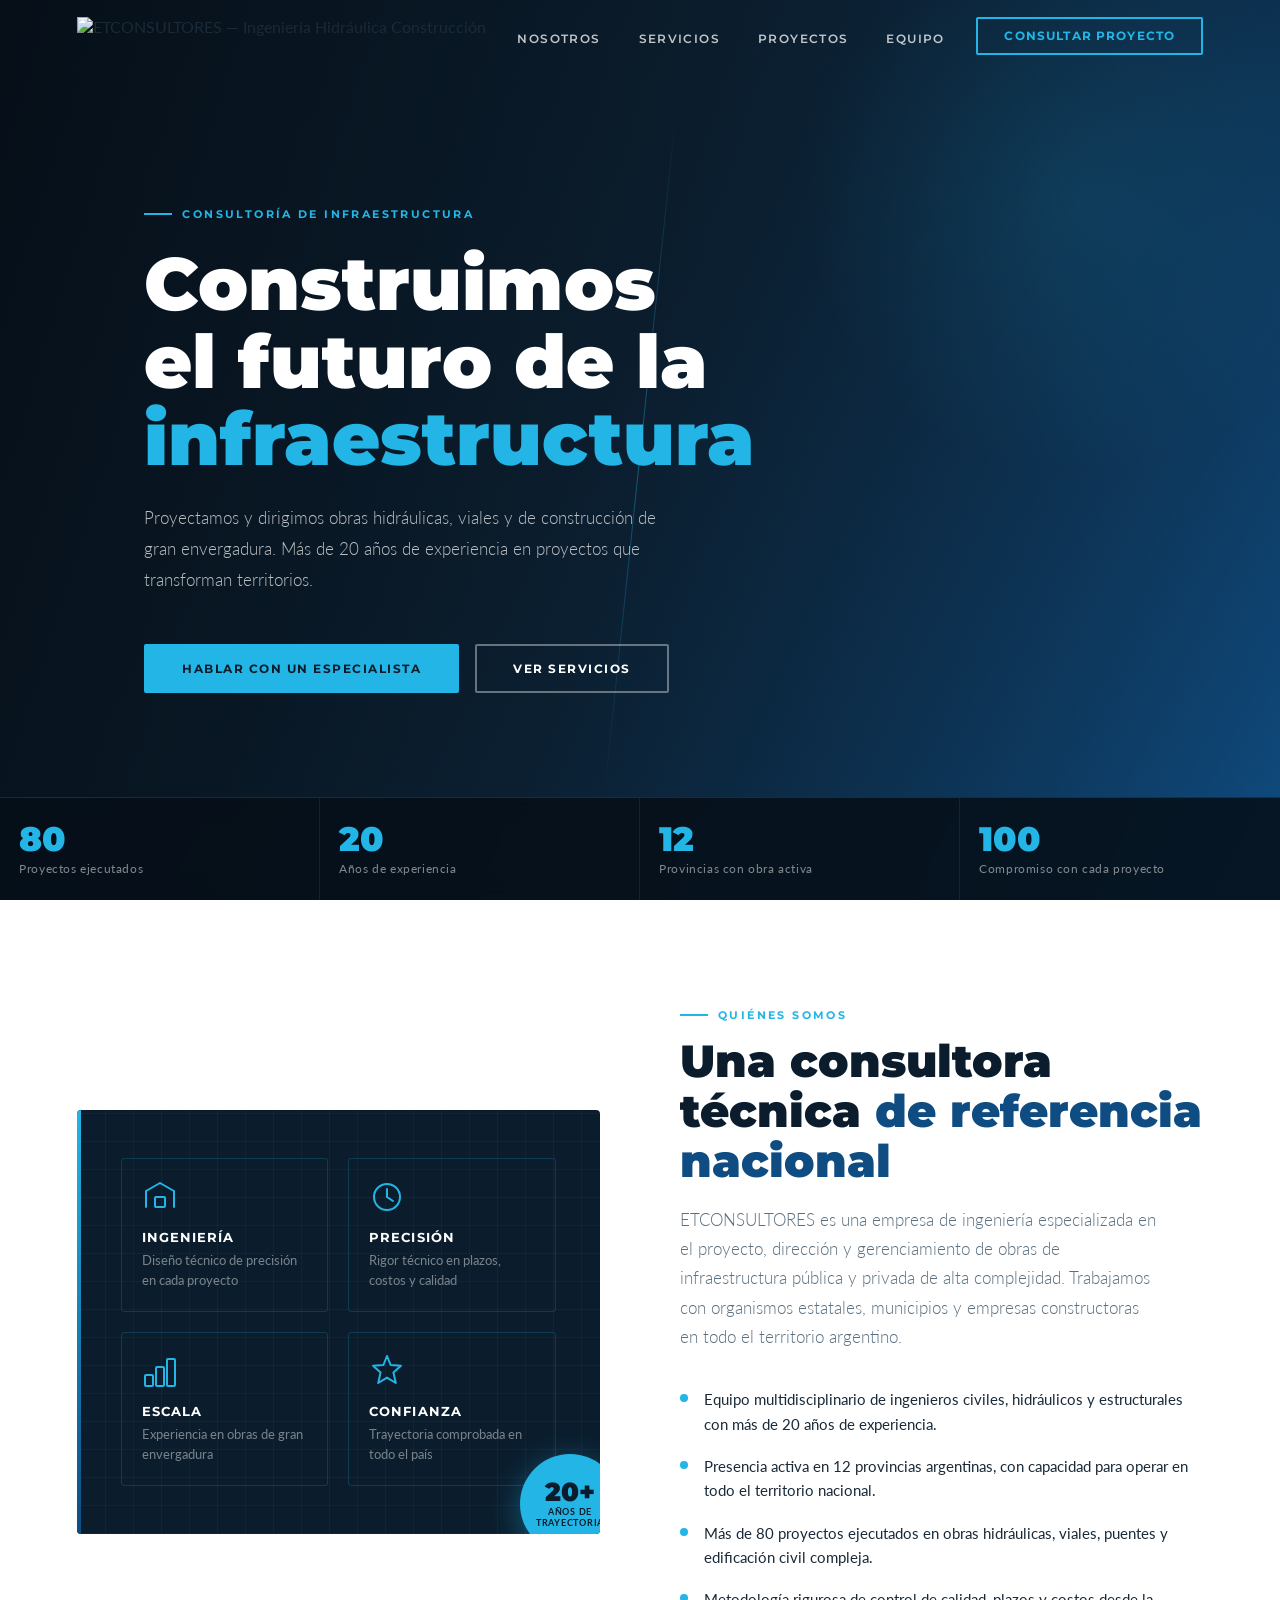
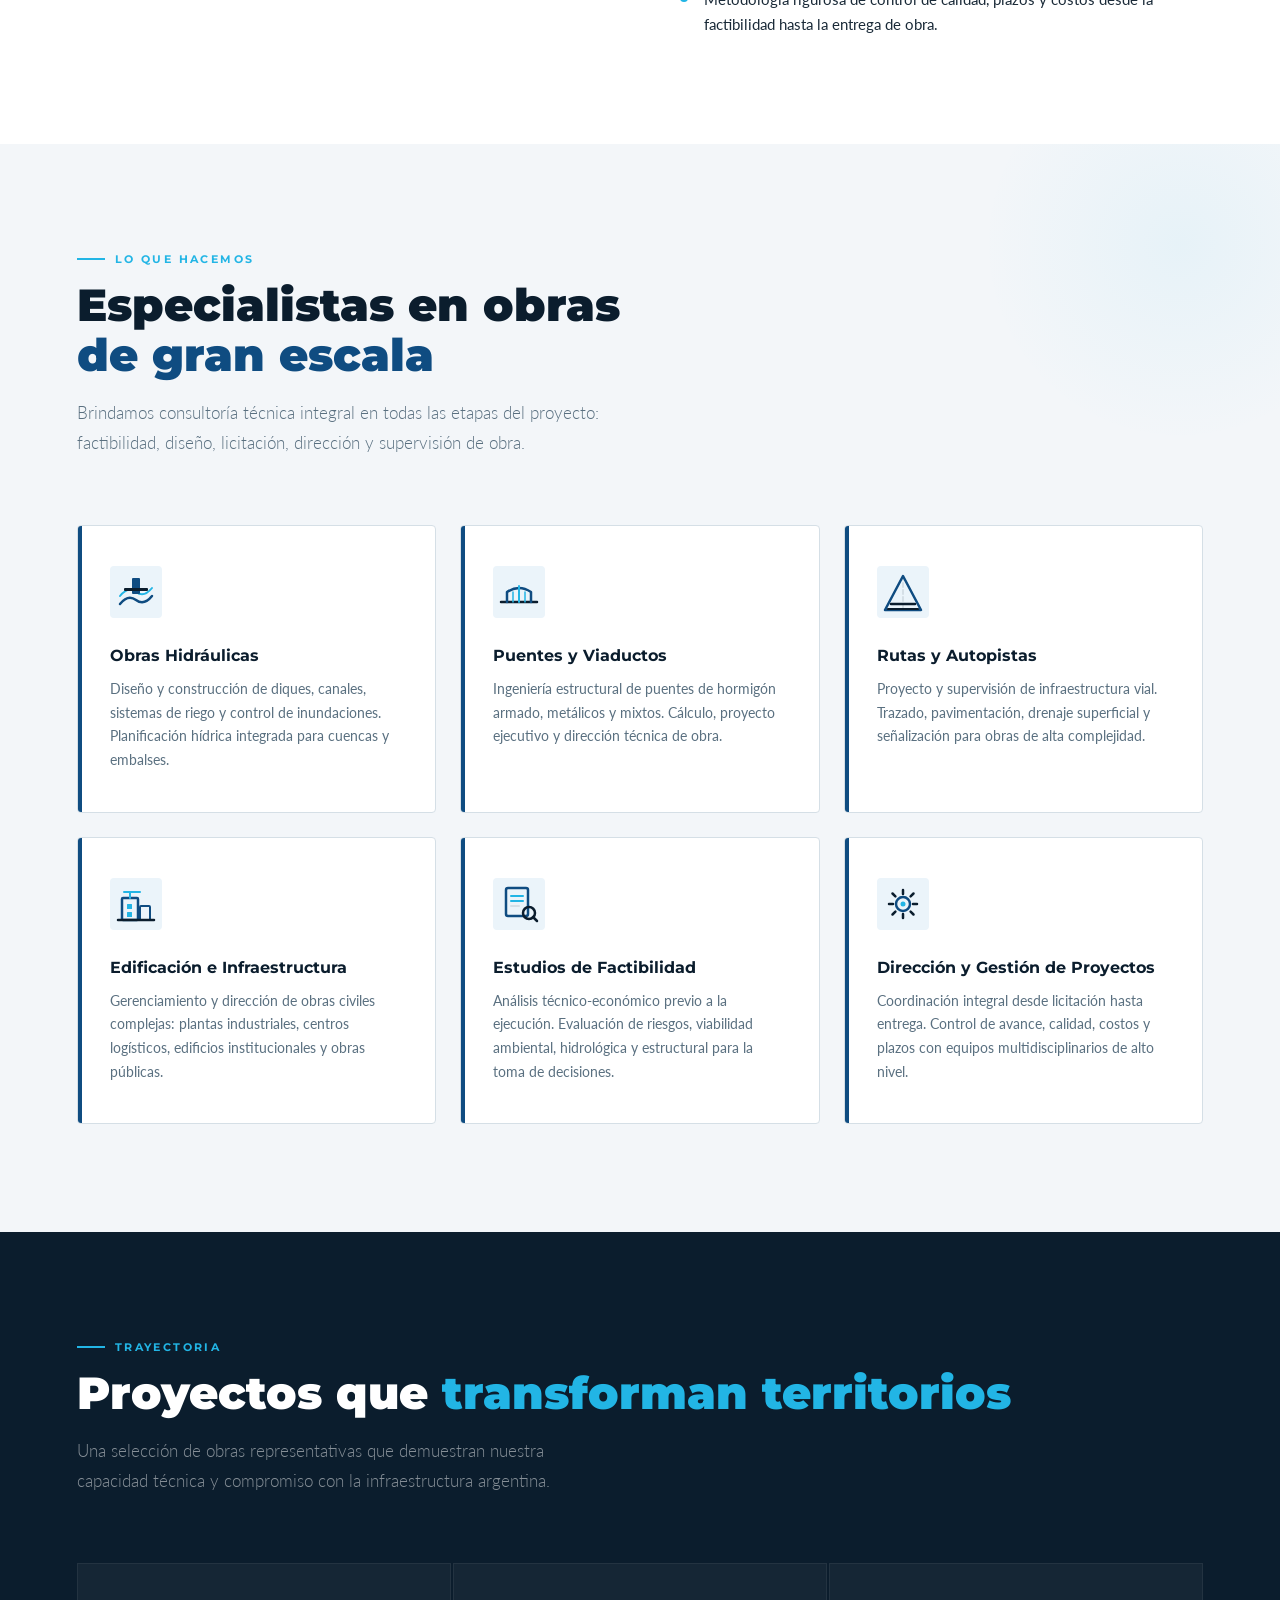
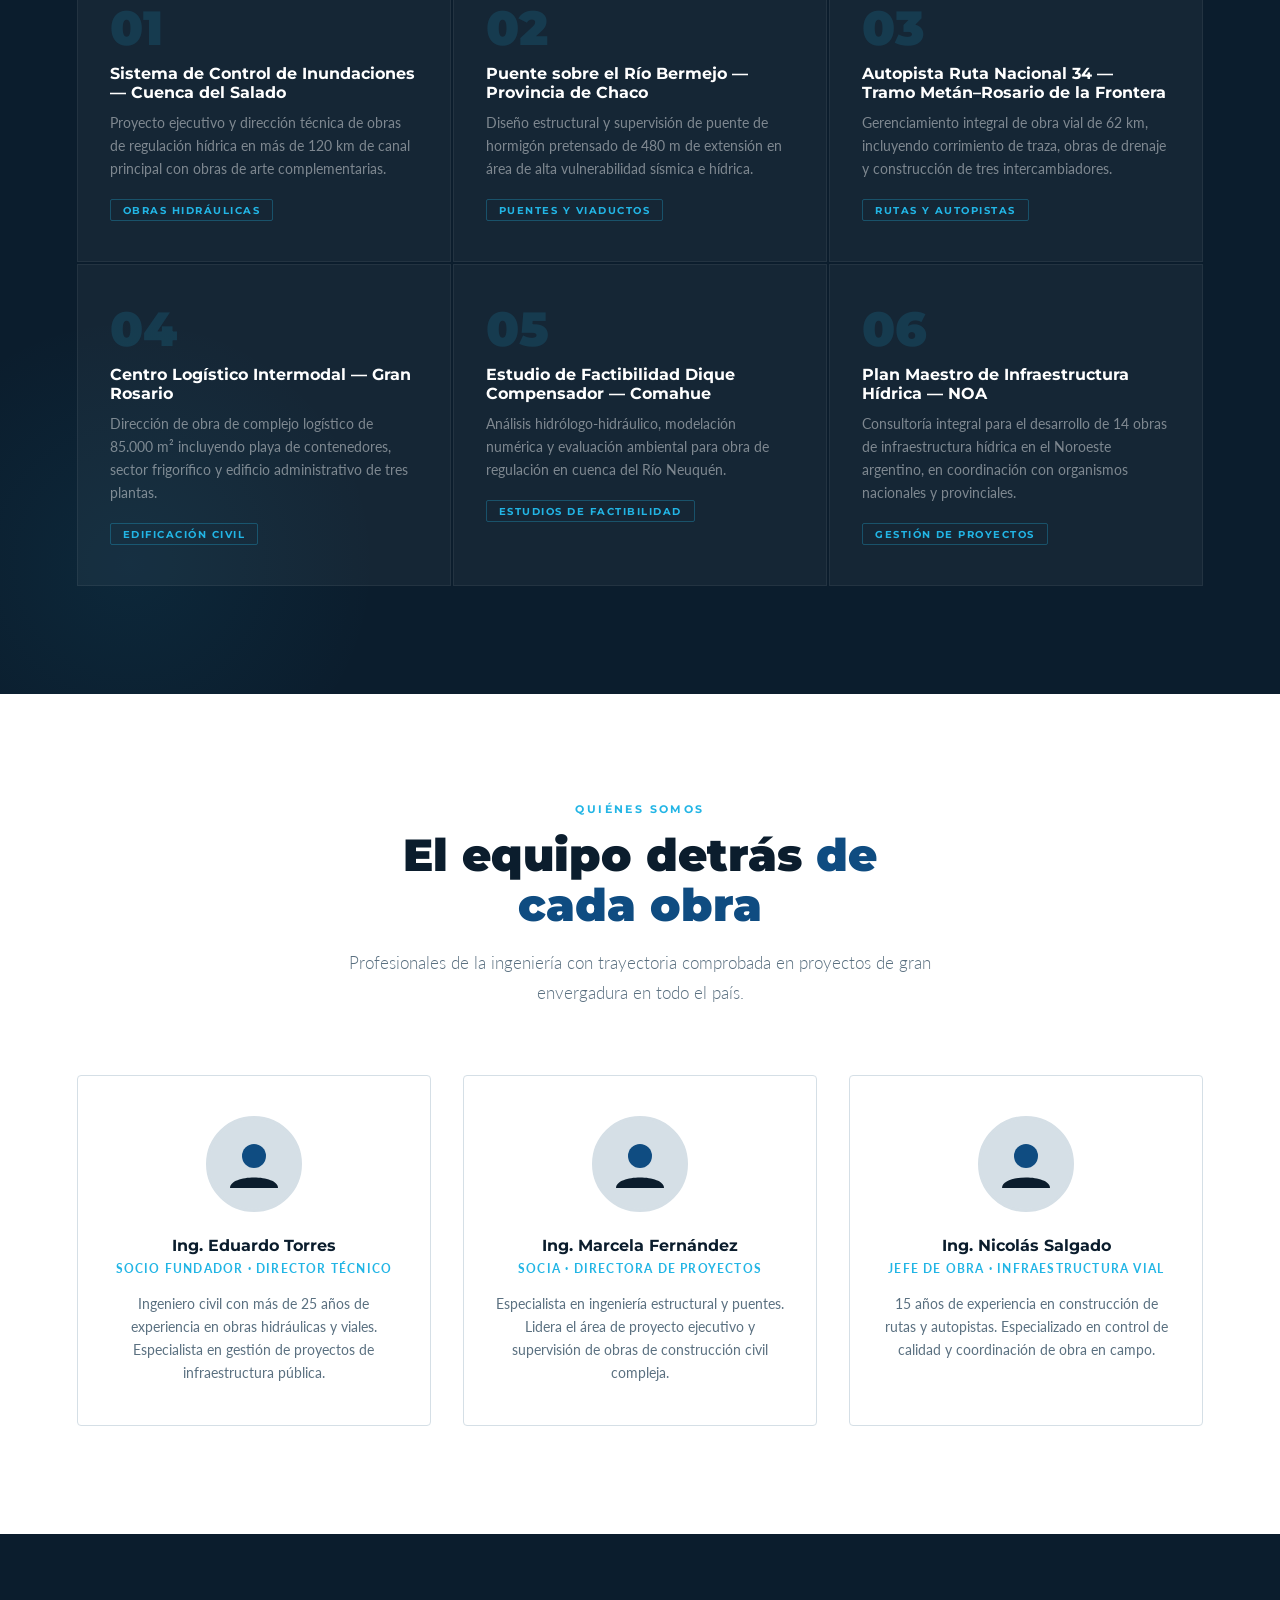
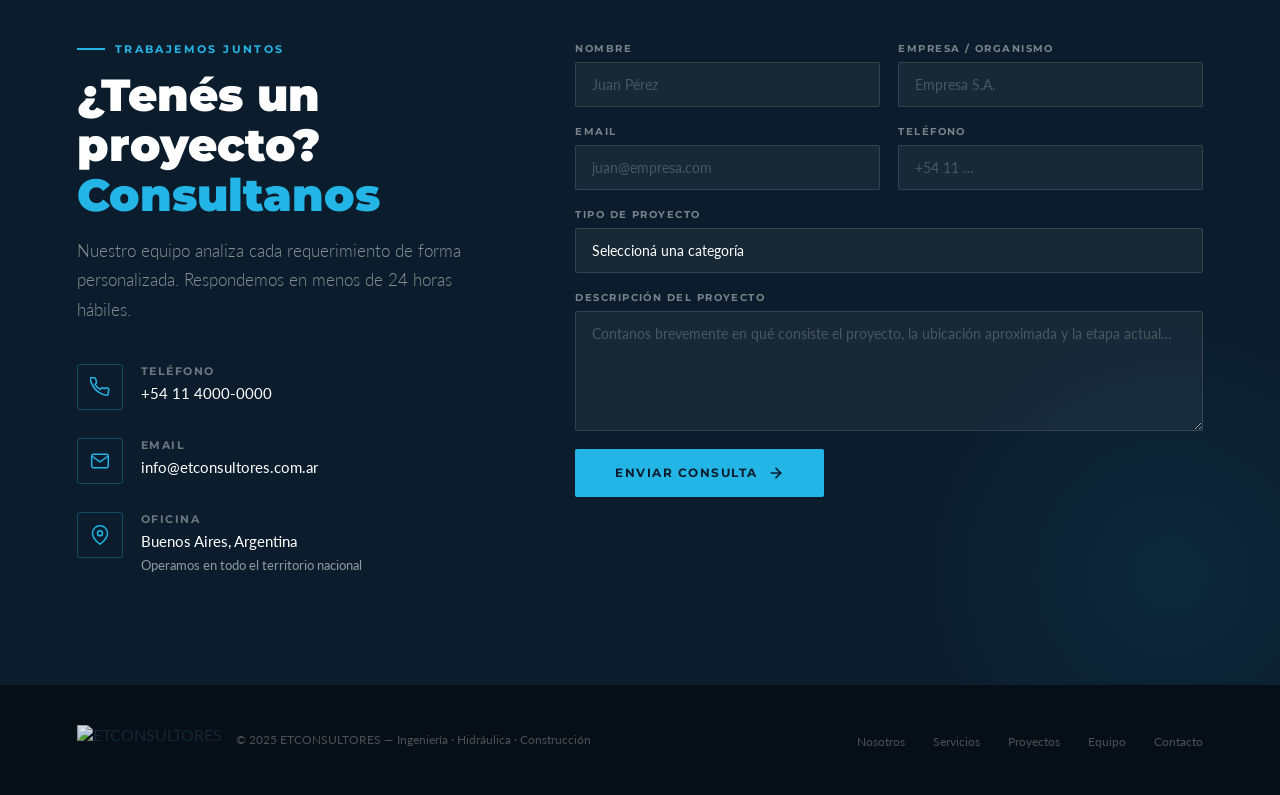
==== index.html @ 5a444b62 "Add main JavaScript functionality, styles, and video background - Implement navbar scroll effect and" ====
<!DOCTYPE html>
<html lang="es">

<head>
  <meta charset="UTF-8" />
  <meta name="viewport" content="width=device-width, initial-scale=1.0" />
  <title>ETCONSULTORES — Ingeniería · Hidráulica · Construcción</title>
  <meta name="description"
    content="Consultoría técnica integral en ingeniería hidráulica, vial y construcción. Más de 20 años proyectando y dirigiendo obras de infraestructura de gran escala en Argentina." />
  <link rel="icon" type="image/png" href="favicon.png" />
  <link
    href="https://fonts.googleapis.com/css2?family=Montserrat:wght@400;600;700;900&family=Lato:wght@300;400;700&display=swap"
    rel="stylesheet" />
  <link rel="stylesheet" href="styles.css" />
</head>

<body>

  <!-- ============================================================
     NAVBAR
  ============================================================ -->
  <nav id="navbar" role="navigation" aria-label="Navegación principal">
    <a href="#hero" class="nav-logo">
      <!-- Usar et-logo-white.png si está disponible, sino et-logo.png -->
      <img src="et-logo-white.png" alt="ETCONSULTORES — Ingeniería Hidráulica Construcción" />
    </a>

    <ul class="nav-links">
      <li><a href="#nosotros">Nosotros</a></li>
      <li><a href="#servicios">Servicios</a></li>
      <li><a href="#proyectos">Proyectos</a></li>
      <li><a href="#equipo">Equipo</a></li>
    </ul>

    <a href="#contacto" class="nav-cta">Consultar proyecto</a>

    <button class="nav-hamburger" id="hamburger" aria-label="Abrir menú" aria-expanded="false"
      aria-controls="mobile-menu">
      <span></span>
      <span></span>
      <span></span>
    </button>
  </nav>

  <!-- Mobile menu -->
  <nav id="mobile-menu" class="nav-mobile" aria-label="Menú móvil">
    <a href="#nosotros">Nosotros</a>
    <a href="#servicios">Servicios</a>
    <a href="#proyectos">Proyectos</a>
    <a href="#equipo">Equipo</a>
    <a href="#contacto" class="nav-cta">Consultar proyecto</a>
  </nav>

  <!-- ============================================================
     HERO
  ============================================================ -->
  <section id="hero" aria-label="Inicio">

    <div class="hero-bg">
      <video autoplay muted loop playsinline preload="auto">
        <source src="video.mp4" type="video/mp4" />
      </video>
    </div>
    <div class="hero-overlay"></div>
    <div class="hero-accent-line" aria-hidden="true"></div>
    <div class="hero-glow" aria-hidden="true"></div>

    <div class="hero-content">
      <div class="hero-label-wrap">
        <span class="label">Consultoría de infraestructura</span>
      </div>
      <h1 class="hero-h1">
        Construimos<br>el futuro de la<br><em>infraestructura</em>
      </h1>
      <p class="hero-sub">
        Proyectamos y dirigimos obras hidráulicas, viales y de construcción de gran envergadura.
        Más de 20 años de experiencia en proyectos que transforman territorios.
      </p>
      <div class="hero-btns">
        <a href="#contacto" class="btn-primary">Hablar con un especialista</a>
        <a href="#servicios" class="btn-outline">Ver servicios</a>
      </div>
    </div>

    <div class="hero-stats" aria-label="Indicadores clave">
      <div class="hero-stat">
        <div class="hero-stat-number" data-value="80">+80</div>
        <div class="hero-stat-label">Proyectos ejecutados</div>
      </div>
      <div class="hero-stat">
        <div class="hero-stat-number" data-value="20">20+</div>
        <div class="hero-stat-label">Años de experiencia</div>
      </div>
      <div class="hero-stat">
        <div class="hero-stat-number" data-value="12">12</div>
        <div class="hero-stat-label">Provincias con obra activa</div>
      </div>
      <div class="hero-stat">
        <div class="hero-stat-number" data-value="100">100%</div>
        <div class="hero-stat-label">Compromiso con cada proyecto</div>
      </div>
    </div>
  </section>

  <!-- ============================================================
     NOSOTROS
  ============================================================ -->
  <section id="nosotros">
    <div class="nosotros-wrap">

      <!-- Visual side -->
      <div class="nosotros-visual reveal">
        <div class="nosotros-box">
          <div class="nosotros-box-accent"></div>
          <div class="nosotros-values">

            <div class="nosotros-value-item">
              <svg class="nosotros-value-icon" viewBox="0 0 36 36" fill="none" xmlns="http://www.w3.org/2000/svg">
                <path d="M4 28 L4 12 L18 4 L32 12 L32 28" stroke="currentColor" stroke-width="2" stroke-linecap="round"
                  stroke-linejoin="round" />
                <rect x="13" y="18" width="10" height="10" rx="1" stroke="currentColor" stroke-width="2" />
              </svg>
              <div class="nosotros-value-name">Ingeniería</div>
              <div class="nosotros-value-desc">Diseño técnico de precisión en cada proyecto</div>
            </div>

            <div class="nosotros-value-item">
              <svg class="nosotros-value-icon" viewBox="0 0 36 36" fill="none" xmlns="http://www.w3.org/2000/svg">
                <circle cx="18" cy="18" r="13" stroke="currentColor" stroke-width="2" />
                <path d="M18 10 L18 18 L24 22" stroke="currentColor" stroke-width="2" stroke-linecap="round" />
              </svg>
              <div class="nosotros-value-name">Precisión</div>
              <div class="nosotros-value-desc">Rigor técnico en plazos, costos y calidad</div>
            </div>

            <div class="nosotros-value-item">
              <svg class="nosotros-value-icon" viewBox="0 0 36 36" fill="none" xmlns="http://www.w3.org/2000/svg">
                <rect x="3" y="22" width="8" height="11" rx="1" stroke="currentColor" stroke-width="2" />
                <rect x="14" y="14" width="8" height="19" rx="1" stroke="currentColor" stroke-width="2" />
                <rect x="25" y="6" width="8" height="27" rx="1" stroke="currentColor" stroke-width="2" />
              </svg>
              <div class="nosotros-value-name">Escala</div>
              <div class="nosotros-value-desc">Experiencia en obras de gran envergadura</div>
            </div>

            <div class="nosotros-value-item">
              <svg class="nosotros-value-icon" viewBox="0 0 36 36" fill="none" xmlns="http://www.w3.org/2000/svg">
                <path d="M18 3 L21.6 12 L32 12.8 L24.4 19.4 L26.8 30 L18 24.6 L9.2 30 L11.6 19.4 L4 12.8 L14.4 12 Z"
                  stroke="currentColor" stroke-width="2" stroke-linejoin="round" />
              </svg>
              <div class="nosotros-value-name">Confianza</div>
              <div class="nosotros-value-desc">Trayectoria comprobada en todo el país</div>
            </div>

          </div>

          <div class="nosotros-badge">
            <div class="nosotros-badge-num">20+</div>
            <div class="nosotros-badge-txt">años de<br>trayectoria</div>
          </div>
        </div>
      </div>

      <!-- Text side -->
      <div class="nosotros-text reveal reveal-delay-2">
        <span class="label">Quiénes somos</span>
        <h2 class="section-title">Una consultora técnica <span>de referencia nacional</span></h2>
        <p class="section-sub">
          ETCONSULTORES es una empresa de ingeniería especializada en el proyecto, dirección
          y gerenciamiento de obras de infraestructura pública y privada de alta complejidad.
          Trabajamos con organismos estatales, municipios y empresas constructoras en todo el territorio argentino.
        </p>
        <ul class="nosotros-list">
          <li class="nosotros-list-item">
            <div class="nosotros-list-dot"></div>
            <span>Equipo multidisciplinario de ingenieros civiles, hidráulicos y estructurales con más de 20 años de
              experiencia.</span>
          </li>
          <li class="nosotros-list-item">
            <div class="nosotros-list-dot"></div>
            <span>Presencia activa en 12 provincias argentinas, con capacidad para operar en todo el territorio
              nacional.</span>
          </li>
          <li class="nosotros-list-item">
            <div class="nosotros-list-dot"></div>
            <span>Más de 80 proyectos ejecutados en obras hidráulicas, viales, puentes y edificación civil
              compleja.</span>
          </li>
          <li class="nosotros-list-item">
            <div class="nosotros-list-dot"></div>
            <span>Metodología rigurosa de control de calidad, plazos y costos desde la factibilidad hasta la entrega de
              obra.</span>
          </li>
        </ul>
      </div>

    </div>
  </section>

  <!-- ============================================================
     SERVICIOS
  ============================================================ -->
  <section id="servicios">
    <div class="section-header reveal">
      <span class="label">Lo que hacemos</span>
      <h2 class="section-title">Especialistas en obras<br><span>de gran escala</span></h2>
      <p class="section-sub">
        Brindamos consultoría técnica integral en todas las etapas del proyecto: factibilidad,
        diseño, licitación, dirección y supervisión de obra.
      </p>
    </div>

    <div class="services-grid">

      <div class="service-card reveal reveal-delay-1">
        <div class="service-icon">
          <svg viewBox="0 0 52 52" fill="none" xmlns="http://www.w3.org/2000/svg">
            <rect width="52" height="52" rx="4" fill="#EBF4FA" />
            <path d="M10 38 Q18 28 26 34 Q34 40 42 30" stroke="#0F4C81" stroke-width="2.5" stroke-linecap="round"
              fill="none" />
            <path d="M10 30 Q18 20 26 26 Q34 32 42 22" stroke="#22B5E5" stroke-width="2" stroke-linecap="round"
              fill="none" />
            <rect x="22" y="12" width="8" height="16" rx="1" fill="#0F4C81" />
            <rect x="14" y="22" width="24" height="3" rx="1" fill="#0B1D2D" />
          </svg>
        </div>
        <div class="service-title">Obras Hidráulicas</div>
        <div class="service-desc">Diseño y construcción de diques, canales, sistemas de riego y control de inundaciones.
          Planificación hídrica integrada para cuencas y embalses.</div>
      </div>

      <div class="service-card reveal reveal-delay-2">
        <div class="service-icon">
          <svg viewBox="0 0 52 52" fill="none" xmlns="http://www.w3.org/2000/svg">
            <rect width="52" height="52" rx="4" fill="#EBF4FA" />
            <line x1="8" y1="36" x2="44" y2="36" stroke="#0B1D2D" stroke-width="2.5" stroke-linecap="round" />
            <path d="M14 36 L14 26 Q26 18 38 26 L38 36" stroke="#0F4C81" stroke-width="2.5" fill="none"
              stroke-linecap="round" stroke-linejoin="round" />
            <line x1="26" y1="20" x2="26" y2="36" stroke="#22B5E5" stroke-width="2" stroke-linecap="round" />
            <line x1="20" y1="26" x2="20" y2="36" stroke="#22B5E5" stroke-width="1.5" stroke-linecap="round" />
            <line x1="32" y1="26" x2="32" y2="36" stroke="#22B5E5" stroke-width="1.5" stroke-linecap="round" />
          </svg>
        </div>
        <div class="service-title">Puentes y Viaductos</div>
        <div class="service-desc">Ingeniería estructural de puentes de hormigón armado, metálicos y mixtos. Cálculo,
          proyecto ejecutivo y dirección técnica de obra.</div>
      </div>

      <div class="service-card reveal reveal-delay-3">
        <div class="service-icon">
          <svg viewBox="0 0 52 52" fill="none" xmlns="http://www.w3.org/2000/svg">
            <rect width="52" height="52" rx="4" fill="#EBF4FA" />
            <path d="M26 42 L26 10" stroke="#D5DFE6" stroke-width="2" stroke-dasharray="4 3" stroke-linecap="round" />
            <path d="M8 44 L26 10 L44 44 Z" stroke="#0F4C81" stroke-width="2.5" fill="none" stroke-linejoin="round" />
            <path d="M14 38 L38 38" stroke="#0B1D2D" stroke-width="2.5" stroke-linecap="round" />
            <path d="M11 43 L41 43" stroke="#0B1D2D" stroke-width="2" stroke-linecap="round" />
          </svg>
        </div>
        <div class="service-title">Rutas y Autopistas</div>
        <div class="service-desc">Proyecto y supervisión de infraestructura vial. Trazado, pavimentación, drenaje
          superficial y señalización para obras de alta complejidad.</div>
      </div>

      <div class="service-card reveal reveal-delay-1">
        <div class="service-icon">
          <svg viewBox="0 0 52 52" fill="none" xmlns="http://www.w3.org/2000/svg">
            <rect width="52" height="52" rx="4" fill="#EBF4FA" />
            <rect x="12" y="20" width="16" height="22" rx="1" stroke="#0F4C81" stroke-width="2.5" fill="none" />
            <rect x="30" y="28" width="10" height="14" rx="1" stroke="#0F4C81" stroke-width="2" fill="none" />
            <line x1="8" y1="42" x2="44" y2="42" stroke="#0B1D2D" stroke-width="2.5" stroke-linecap="round" />
            <rect x="17" y="26" width="5" height="5" rx=".5" fill="#22B5E5" />
            <rect x="17" y="34" width="5" height="5" rx=".5" fill="#22B5E5" />
            <line x1="20" y1="20" x2="20" y2="14" stroke="#22B5E5" stroke-width="2" stroke-linecap="round" />
            <line x1="14" y1="14" x2="30" y2="14" stroke="#22B5E5" stroke-width="2" stroke-linecap="round" />
          </svg>
        </div>
        <div class="service-title">Edificación e Infraestructura</div>
        <div class="service-desc">Gerenciamiento y dirección de obras civiles complejas: plantas industriales, centros
          logísticos, edificios institucionales y obras públicas.</div>
      </div>

      <div class="service-card reveal reveal-delay-2">
        <div class="service-icon">
          <svg viewBox="0 0 52 52" fill="none" xmlns="http://www.w3.org/2000/svg">
            <rect width="52" height="52" rx="4" fill="#EBF4FA" />
            <rect x="13" y="10" width="22" height="28" rx="2" stroke="#0F4C81" stroke-width="2.5" fill="none" />
            <line x1="18" y1="18" x2="30" y2="18" stroke="#22B5E5" stroke-width="2" stroke-linecap="round" />
            <line x1="18" y1="23" x2="30" y2="23" stroke="#22B5E5" stroke-width="2" stroke-linecap="round" />
            <line x1="18" y1="28" x2="26" y2="28" stroke="#D5DFE6" stroke-width="2" stroke-linecap="round" />
            <circle cx="36" cy="35" r="6" stroke="#0B1D2D" stroke-width="2.5" fill="none" />
            <line x1="40" y1="39" x2="44" y2="43" stroke="#0B1D2D" stroke-width="2.5" stroke-linecap="round" />
          </svg>
        </div>
        <div class="service-title">Estudios de Factibilidad</div>
        <div class="service-desc">Análisis técnico-económico previo a la ejecución. Evaluación de riesgos, viabilidad
          ambiental, hidrológica y estructural para la toma de decisiones.</div>
      </div>

      <div class="service-card reveal reveal-delay-3">
        <div class="service-icon">
          <svg viewBox="0 0 52 52" fill="none" xmlns="http://www.w3.org/2000/svg">
            <rect width="52" height="52" rx="4" fill="#EBF4FA" />
            <circle cx="26" cy="26" r="7" stroke="#0F4C81" stroke-width="2.5" fill="none" />
            <circle cx="26" cy="26" r="2.5" fill="#22B5E5" />
            <path
              d="M26 12 L26 16 M26 36 L26 40 M12 26 L16 26 M36 26 L40 26 M15.5 15.5 L18.4 18.4 M33.6 33.6 L36.5 36.5 M36.5 15.5 L33.6 18.4 M18.4 33.6 L15.5 36.5"
              stroke="#0B1D2D" stroke-width="2.5" stroke-linecap="round" />
          </svg>
        </div>
        <div class="service-title">Dirección y Gestión de Proyectos</div>
        <div class="service-desc">Coordinación integral desde licitación hasta entrega. Control de avance, calidad,
          costos y plazos con equipos multidisciplinarios de alto nivel.</div>
      </div>

    </div>
  </section>

  <!-- ============================================================
     PROYECTOS DESTACADOS
  ============================================================ -->
  <section id="proyectos">
    <div class="section-header reveal">
      <span class="label">Trayectoria</span>
      <h2 class="section-title">Proyectos que <span>transforman territorios</span></h2>
      <p class="section-sub">
        Una selección de obras representativas que demuestran nuestra capacidad técnica y compromiso con la
        infraestructura argentina.
      </p>
    </div>

    <div class="proyectos-grid">

      <div class="proyecto-card reveal reveal-delay-1">
        <div class="proyecto-num">01</div>
        <div class="proyecto-title">Sistema de Control de Inundaciones — Cuenca del Salado</div>
        <div class="proyecto-desc">Proyecto ejecutivo y dirección técnica de obras de regulación hídrica en más de 120
          km de canal principal con obras de arte complementarias.</div>
        <span class="proyecto-tag">Obras Hidráulicas</span>
      </div>

      <div class="proyecto-card reveal reveal-delay-2">
        <div class="proyecto-num">02</div>
        <div class="proyecto-title">Puente sobre el Río Bermejo — Provincia de Chaco</div>
        <div class="proyecto-desc">Diseño estructural y supervisión de puente de hormigón pretensado de 480 m de
          extensión en área de alta vulnerabilidad sísmica e hídrica.</div>
        <span class="proyecto-tag">Puentes y Viaductos</span>
      </div>

      <div class="proyecto-card reveal reveal-delay-3">
        <div class="proyecto-num">03</div>
        <div class="proyecto-title">Autopista Ruta Nacional 34 — Tramo Metán–Rosario de la Frontera</div>
        <div class="proyecto-desc">Gerenciamiento integral de obra vial de 62 km, incluyendo corrimiento de traza, obras
          de drenaje y construcción de tres intercambiadores.</div>
        <span class="proyecto-tag">Rutas y Autopistas</span>
      </div>

      <div class="proyecto-card reveal reveal-delay-1">
        <div class="proyecto-num">04</div>
        <div class="proyecto-title">Centro Logístico Intermodal — Gran Rosario</div>
        <div class="proyecto-desc">Dirección de obra de complejo logístico de 85.000 m² incluyendo playa de
          contenedores, sector frigorífico y edificio administrativo de tres plantas.</div>
        <span class="proyecto-tag">Edificación Civil</span>
      </div>

      <div class="proyecto-card reveal reveal-delay-2">
        <div class="proyecto-num">05</div>
        <div class="proyecto-title">Estudio de Factibilidad Dique Compensador — Comahue</div>
        <div class="proyecto-desc">Análisis hidrólogo-hidráulico, modelación numérica y evaluación ambiental para obra
          de regulación en cuenca del Río Neuquén.</div>
        <span class="proyecto-tag">Estudios de Factibilidad</span>
      </div>

      <div class="proyecto-card reveal reveal-delay-3">
        <div class="proyecto-num">06</div>
        <div class="proyecto-title">Plan Maestro de Infraestructura Hídrica — NOA</div>
        <div class="proyecto-desc">Consultoría integral para el desarrollo de 14 obras de infraestructura hídrica en el
          Noroeste argentino, en coordinación con organismos nacionales y provinciales.</div>
        <span class="proyecto-tag">Gestión de Proyectos</span>
      </div>

    </div>
  </section>

  <!-- ============================================================
     EQUIPO
  ============================================================ -->
  <section id="equipo">
    <div class="equipo-header reveal">
      <span class="label">Quiénes somos</span>
      <h2 class="section-title">El equipo detrás <span>de cada obra</span></h2>
      <p class="section-sub" style="margin: 18px auto 0; max-width: 100%;">
        Profesionales de la ingeniería con trayectoria comprobada en proyectos de gran envergadura en todo el país.
      </p>
    </div>

    <div class="team-grid">

      <div class="team-card reveal reveal-delay-1">
        <div class="team-avatar">
          <svg class="avatar-placeholder" viewBox="0 0 60 60" fill="none" xmlns="http://www.w3.org/2000/svg">
            <circle cx="30" cy="22" r="12" fill="#0F4C81" />
            <path d="M6 54 C6 40 54 40 54 54" fill="#0B1D2D" />
          </svg>
        </div>
        <div class="team-name">Ing. Eduardo Torres</div>
        <div class="team-role">Socio fundador · Director técnico</div>
        <div class="team-bio">Ingeniero civil con más de 25 años de experiencia en obras hidráulicas y viales.
          Especialista en gestión de proyectos de infraestructura pública.</div>
      </div>

      <div class="team-card reveal reveal-delay-2">
        <div class="team-avatar">
          <svg class="avatar-placeholder" viewBox="0 0 60 60" fill="none" xmlns="http://www.w3.org/2000/svg">
            <circle cx="30" cy="22" r="12" fill="#0F4C81" />
            <path d="M6 54 C6 40 54 40 54 54" fill="#0B1D2D" />
          </svg>
        </div>
        <div class="team-name">Ing. Marcela Fernández</div>
        <div class="team-role">Socia · Directora de proyectos</div>
        <div class="team-bio">Especialista en ingeniería estructural y puentes. Lidera el área de proyecto ejecutivo y
          supervisión de obras de construcción civil compleja.</div>
      </div>

      <div class="team-card reveal reveal-delay-3">
        <div class="team-avatar">
          <svg class="avatar-placeholder" viewBox="0 0 60 60" fill="none" xmlns="http://www.w3.org/2000/svg">
            <circle cx="30" cy="22" r="12" fill="#0F4C81" />
            <path d="M6 54 C6 40 54 40 54 54" fill="#0B1D2D" />
          </svg>
        </div>
        <div class="team-name">Ing. Nicolás Salgado</div>
        <div class="team-role">Jefe de obra · Infraestructura vial</div>
        <div class="team-bio">15 años de experiencia en construcción de rutas y autopistas. Especializado en control de
          calidad y coordinación de obra en campo.</div>
      </div>

    </div>
  </section>

  <!-- ============================================================
     CONTACTO
  ============================================================ -->
  <section id="contacto">
    <div class="contact-wrap">
      <div>
        <div class="section-header reveal" style="margin-bottom: 40px;">
          <span class="label">Trabajemos juntos</span>
          <h2 class="section-title">¿Tenés un proyecto?<br><span>Consultanos</span></h2>
          <p class="section-sub" style="margin-top: 16px;">
            Nuestro equipo analiza cada requerimiento de forma personalizada.
            Respondemos en menos de 24 horas hábiles.
          </p>
        </div>

        <div class="contact-info reveal">
          <div class="contact-item">
            <div class="contact-icon">
              <svg viewBox="0 0 24 24">
                <path
                  d="M22 16.92v3a2 2 0 01-2.18 2 19.79 19.79 0 01-8.63-3.07A19.5 19.5 0 013.07 9.81a19.79 19.79 0 01-3.07-8.68A2 2 0 012 1h3a2 2 0 012 1.72c.127.96.361 1.903.7 2.81a2 2 0 01-.45 2.11L6.09 8.91a16 16 0 006 6l1.27-1.27a2 2 0 012.11-.45c.907.339 1.85.573 2.81.7A2 2 0 0122 16.92z"
                  stroke-width="1.8" />
              </svg>
            </div>
            <div>
              <div class="contact-item-title">Teléfono</div>
              <div class="contact-item-val">+54 11 4000-0000</div>
            </div>
          </div>

          <div class="contact-item">
            <div class="contact-icon">
              <svg viewBox="0 0 24 24">
                <path d="M4 4h16c1.1 0 2 .9 2 2v12c0 1.1-.9 2-2 2H4c-1.1 0-2-.9-2-2V6c0-1.1.9-2 2-2z"
                  stroke-width="1.8" />
                <polyline points="22,6 12,13 2,6" stroke-width="1.8" />
              </svg>
            </div>
            <div>
              <div class="contact-item-title">Email</div>
              <div class="contact-item-val">info@etconsultores.com.ar</div>
            </div>
          </div>

          <div class="contact-item">
            <div class="contact-icon">
              <svg viewBox="0 0 24 24">
                <path d="M21 10c0 7-9 13-9 13s-9-6-9-13a9 9 0 0118 0z" stroke-width="1.8" />
                <circle cx="12" cy="10" r="3" stroke-width="1.8" />
              </svg>
            </div>
            <div>
              <div class="contact-item-title">Oficina</div>
              <div class="contact-item-val">
                Buenos Aires, Argentina<br>
                <span style="font-size:.82rem; opacity:.55;">Operamos en todo el territorio nacional</span>
              </div>
            </div>
          </div>
        </div>
      </div>

      <form class="contact-form reveal reveal-delay-2" onsubmit="handleSubmit(event)" novalidate>
        <div class="form-row">
          <div class="form-group">
            <label for="nombre">Nombre</label>
            <input id="nombre" type="text" placeholder="Juan Pérez" required />
          </div>
          <div class="form-group">
            <label for="empresa">Empresa / Organismo</label>
            <input id="empresa" type="text" placeholder="Empresa S.A." />
          </div>
        </div>
        <div class="form-row">
          <div class="form-group">
            <label for="email">Email</label>
            <input id="email" type="email" placeholder="juan@empresa.com" required />
          </div>
          <div class="form-group">
            <label for="telefono">Teléfono</label>
            <input id="telefono" type="tel" placeholder="+54 11 …" />
          </div>
        </div>
        <div class="form-group">
          <label for="tipo">Tipo de proyecto</label>
          <select id="tipo">
            <option value="">Seleccioná una categoría</option>
            <option>Obra Hidráulica / Dique</option>
            <option>Puente o Viaducto</option>
            <option>Ruta o Autopista</option>
            <option>Edificación Civil</option>
            <option>Estudio de Factibilidad</option>
            <option>Dirección / Gerenciamiento</option>
            <option>Otro</option>
          </select>
        </div>
        <div class="form-group">
          <label for="descripcion">Descripción del proyecto</label>
          <textarea id="descripcion"
            placeholder="Contanos brevemente en qué consiste el proyecto, la ubicación aproximada y la etapa actual…"></textarea>
        </div>
        <button type="submit" class="form-submit">
          Enviar consulta
          <svg width="16" height="16" viewBox="0 0 24 24" fill="none" stroke="currentColor" stroke-width="2.5"
            stroke-linecap="round" stroke-linejoin="round">
            <line x1="5" y1="12" x2="19" y2="12" />
            <polyline points="12 5 19 12 12 19" />
          </svg>
        </button>
        <div id="form-msg">¡Consulta recibida! Nos ponemos en contacto pronto.</div>
      </form>
    </div>
  </section>

  <!-- ============================================================
     FOOTER
  ============================================================ -->
  <footer>
    <div class="footer-left">
      <img src="et-logo-white.png" alt="ETCONSULTORES" />
      <span class="footer-copy">© 2025 ETCONSULTORES — Ingeniería · Hidráulica · Construcción</span>
    </div>
    <ul class="footer-links">
      <li><a href="#nosotros">Nosotros</a></li>
      <li><a href="#servicios">Servicios</a></li>
      <li><a href="#proyectos">Proyectos</a></li>
      <li><a href="#equipo">Equipo</a></li>
      <li><a href="#contacto">Contacto</a></li>
    </ul>
  </footer>

  <script src="main.js"></script>
</body>

</html>
---- styles.css ----
/* ============================================================
   ETCONSULTORES — styles.css
   Branding: #0B1D2D · #0F4C81 · #22B5E5 · #D5DFE6 · #FFFFFF
   Tipografías: Montserrat Bold (títulos) · Lato Regular (cuerpo)
============================================================ */

/* ── VARIABLES & RESET ── */
:root {
  --navy:       #0B1D2D;
  --navy-mid:   #0d2236;
  --blue:       #0F4C81;
  --sky:        #22B5E5;
  --sky-light:  #5fcbec;
  --light:      #D5DFE6;
  --white:      #FFFFFF;
  --gray-bg:    #F3F6F9;
  --text:       #1a2a38;
  --muted:      #5a7080;
  --ease:       cubic-bezier(.4, 0, .2, 1);
  --t:          0.35s;
}

*, *::before, *::after { box-sizing: border-box; margin: 0; padding: 0; }
html { scroll-behavior: smooth; font-size: 16px; }

body {
  font-family: 'Lato', sans-serif;
  color: var(--text);
  background: var(--white);
  overflow-x: hidden;
}

img { max-width: 100%; display: block; }
a   { text-decoration: none; color: inherit; }
ul  { list-style: none; }

/* ── TYPOGRAPHY HELPERS ── */
.label {
  font-family: 'Montserrat', sans-serif;
  font-size: .68rem;
  font-weight: 700;
  letter-spacing: .22em;
  text-transform: uppercase;
  color: var(--sky);
  display: flex;
  align-items: center;
  gap: 10px;
}
.label::before {
  content: '';
  display: inline-block;
  width: 28px;
  height: 2px;
  background: var(--sky);
  flex-shrink: 0;
}

.section-title {
  font-family: 'Montserrat', sans-serif;
  font-size: clamp(1.9rem, 3.5vw, 2.9rem);
  font-weight: 900;
  color: var(--navy);
  line-height: 1.12;
  margin-top: 14px;
}
.section-title span { color: var(--blue); }

.section-sub {
  font-family: 'Lato', sans-serif;
  font-weight: 300;
  font-size: 1.05rem;
  color: var(--muted);
  line-height: 1.75;
  max-width: 540px;
  margin-top: 18px;
}

section { padding: 108px 6%; }

.section-header { margin-bottom: 68px; }

/* ── SCROLL REVEAL ── */
.reveal {
  opacity: 0;
  transform: translateY(32px);
  transition: opacity .75s var(--ease), transform .75s var(--ease);
}
.reveal.visible { opacity: 1; transform: translateY(0); }
.reveal-delay-1 { transition-delay: .1s; }
.reveal-delay-2 { transition-delay: .2s; }
.reveal-delay-3 { transition-delay: .3s; }
.reveal-delay-4 { transition-delay: .4s; }
.reveal-delay-5 { transition-delay: .5s; }

/* ── BUTTONS ── */
.btn-primary {
  display: inline-flex;
  align-items: center;
  gap: 10px;
  font-family: 'Montserrat', sans-serif;
  font-size: .78rem;
  font-weight: 700;
  letter-spacing: .12em;
  text-transform: uppercase;
  padding: 15px 36px;
  background: var(--sky);
  color: var(--navy);
  border: 2px solid var(--sky);
  border-radius: 2px;
  cursor: pointer;
  transition: background var(--t) var(--ease), color var(--t) var(--ease), transform var(--t) var(--ease);
}
.btn-primary:hover {
  background: transparent;
  color: var(--sky);
  transform: translateY(-2px);
}

.btn-outline {
  display: inline-flex;
  align-items: center;
  gap: 10px;
  font-family: 'Montserrat', sans-serif;
  font-size: .78rem;
  font-weight: 700;
  letter-spacing: .12em;
  text-transform: uppercase;
  padding: 15px 36px;
  background: transparent;
  color: var(--white);
  border: 2px solid rgba(255,255,255,.38);
  border-radius: 2px;
  cursor: pointer;
  transition: border-color var(--t) var(--ease), color var(--t) var(--ease), transform var(--t) var(--ease);
}
.btn-outline:hover {
  border-color: var(--white);
  color: var(--white);
  transform: translateY(-2px);
}

/* ============================================================
   NAVBAR
============================================================ */
#navbar {
  position: fixed;
  top: 0; left: 0; right: 0;
  z-index: 200;
  display: flex;
  align-items: center;
  justify-content: space-between;
  padding: 0 6%;
  height: 72px;
  background: transparent;
  transition: background var(--t) var(--ease), box-shadow var(--t) var(--ease), height var(--t) var(--ease);
}
#navbar.scrolled {
  background: var(--navy);
  box-shadow: 0 4px 32px rgba(0,0,0,.3);
  height: 64px;
}

.nav-logo {
  display: flex;
  align-items: center;
  gap: 12px;
  flex-shrink: 0;
}
.nav-logo img {
  height: 38px;
  width: auto;
}

.nav-links {
  display: flex;
  gap: 38px;
}
.nav-links a {
  font-family: 'Montserrat', sans-serif;
  font-size: .72rem;
  font-weight: 600;
  letter-spacing: .12em;
  text-transform: uppercase;
  color: rgba(255,255,255,.75);
  position: relative;
  padding-bottom: 4px;
  transition: color var(--t) var(--ease);
}
.nav-links a::after {
  content: '';
  position: absolute;
  bottom: 0; left: 0;
  width: 0; height: 2px;
  background: var(--sky);
  transition: width var(--t) var(--ease);
}
.nav-links a:hover,
.nav-links a.active { color: var(--white); }
.nav-links a:hover::after,
.nav-links a.active::after { width: 100%; }

.nav-cta {
  font-family: 'Montserrat', sans-serif;
  font-size: .72rem;
  font-weight: 700;
  letter-spacing: .1em;
  text-transform: uppercase;
  padding: 10px 26px;
  border: 2px solid var(--sky);
  color: var(--sky);
  border-radius: 2px;
  white-space: nowrap;
  transition: background var(--t) var(--ease), color var(--t) var(--ease);
}
.nav-cta:hover {
  background: var(--sky);
  color: var(--navy);
}

/* Hamburger */
.nav-hamburger {
  display: none;
  flex-direction: column;
  gap: 5px;
  cursor: pointer;
  padding: 4px;
}
.nav-hamburger span {
  display: block;
  width: 24px; height: 2px;
  background: var(--white);
  border-radius: 2px;
  transition: transform var(--t) var(--ease), opacity var(--t) var(--ease);
}
.nav-hamburger.open span:nth-child(1) { transform: translateY(7px) rotate(45deg); }
.nav-hamburger.open span:nth-child(2) { opacity: 0; }
.nav-hamburger.open span:nth-child(3) { transform: translateY(-7px) rotate(-45deg); }

/* Mobile menu */
.nav-mobile {
  display: none;
  position: fixed;
  top: 64px; left: 0; right: 0;
  background: var(--navy);
  flex-direction: column;
  padding: 24px 6% 32px;
  gap: 0;
  z-index: 199;
  border-top: 1px solid rgba(34,181,229,.15);
  transform: translateY(-8px);
  opacity: 0;
  pointer-events: none;
  transition: transform var(--t) var(--ease), opacity var(--t) var(--ease);
}
.nav-mobile.open {
  display: flex;
  transform: translateY(0);
  opacity: 1;
  pointer-events: all;
}
.nav-mobile a {
  font-family: 'Montserrat', sans-serif;
  font-size: .82rem;
  font-weight: 600;
  letter-spacing: .1em;
  text-transform: uppercase;
  color: rgba(255,255,255,.75);
  padding: 14px 0;
  border-bottom: 1px solid rgba(255,255,255,.07);
  transition: color var(--t) var(--ease);
}
.nav-mobile a:hover { color: var(--sky); }
.nav-mobile .nav-cta {
  margin-top: 20px;
  display: block;
  text-align: center;
}

/* ============================================================
   HERO
============================================================ */
#hero {
  position: relative;
  height: 100vh;
  min-height: 640px;
  display: flex;
  align-items: center;
  overflow: hidden;
}

/* Gradient fallback background */
.hero-bg {
  position: absolute;
  inset: 0;
  background: linear-gradient(135deg, #060f18 0%, #0B1D2D 45%, #0F4C81 100%);
  z-index: 0;
}

/* Geometric accent pattern */
.hero-bg::after {
  content: '';
  position: absolute;
  inset: 0;
  background-image:
    repeating-linear-gradient(
      -55deg,
      transparent,
      transparent 60px,
      rgba(34,181,229,.025) 60px,
      rgba(34,181,229,.025) 61px
    );
  z-index: 1;
}

.hero-overlay {
  position: absolute;
  inset: 0;
  background: linear-gradient(
    105deg,
    rgba(6,15,24,.96) 0%,
    rgba(11,29,45,.82) 48%,
    rgba(15,76,129,.45) 100%
  );
  z-index: 2;
}

/* Vertical accent line */
.hero-accent-line {
  position: absolute;
  top: 12%; bottom: 12%;
  left: 50%;
  width: 1px;
  background: linear-gradient(to bottom, transparent, rgba(34,181,229,.4), transparent);
  z-index: 3;
  transform: skewX(-6deg);
}

/* Blue glow top-right */
.hero-glow {
  position: absolute;
  top: -100px; right: -100px;
  width: 600px; height: 600px;
  border-radius: 50%;
  background: radial-gradient(circle, rgba(34,181,229,.12) 0%, transparent 65%);
  z-index: 3;
  pointer-events: none;
}

.hero-content {
  position: relative;
  z-index: 4;
  padding: 0 6%;
  max-width: 800px;
}

@keyframes heroIn {
  from { opacity: 0; transform: translateY(36px); }
  to   { opacity: 1; transform: translateY(0); }
}

.hero-label-wrap {
  display: flex;
  align-items: center;
  gap: 14px;
  margin-bottom: 24px;
  animation: heroIn 1s .15s both;
}
.hero-label-wrap .label { color: var(--sky); }
.hero-label-wrap .label::before { background: var(--sky); }

.hero-h1 {
  font-family: 'Montserrat', sans-serif;
  font-size: clamp(2.6rem, 6vw, 4.6rem);
  font-weight: 900;
  color: var(--white);
  line-height: 1.05;
  margin-bottom: 26px;
  animation: heroIn 1s .3s both;
}
.hero-h1 em {
  font-style: normal;
  color: var(--sky);
}

.hero-sub {
  font-size: 1.08rem;
  font-weight: 300;
  color: rgba(255,255,255,.72);
  line-height: 1.78;
  max-width: 520px;
  margin-bottom: 48px;
  animation: heroIn 1s .45s both;
}

.hero-btns {
  display: flex;
  gap: 16px;
  flex-wrap: wrap;
  animation: heroIn 1s .6s both;
}

/* Stats bar */
.hero-stats {
  position: absolute;
  bottom: 0; left: 0; right: 0;
  z-index: 4;
  display: grid;
  grid-template-columns: repeat(4, 1fr);
  background: rgba(6,15,24,.88);
  backdrop-filter: blur(12px);
  border-top: 1px solid rgba(34,181,229,.2);
  animation: heroIn 1s .75s both;
}
.hero-stat {
  padding: 24px 6%;
  border-right: 1px solid rgba(255,255,255,.07);
}
.hero-stat:last-child { border-right: none; }
.hero-stat-number {
  font-family: 'Montserrat', sans-serif;
  font-size: 2.1rem;
  font-weight: 900;
  color: var(--sky);
  line-height: 1;
}
.hero-stat-label {
  font-size: .75rem;
  color: rgba(255,255,255,.5);
  letter-spacing: .05em;
  margin-top: 5px;
}

/* ============================================================
   NOSOTROS
============================================================ */
#nosotros {
  background: var(--white);
  position: relative;
  overflow: hidden;
}

.nosotros-wrap {
  display: grid;
  grid-template-columns: 1fr 1fr;
  gap: 80px;
  align-items: center;
}

.nosotros-visual {
  position: relative;
}

/* Blueprint-style decorative box */
.nosotros-box {
  position: relative;
  background: var(--navy);
  border-radius: 4px;
  padding: 48px 44px;
  overflow: hidden;
}
.nosotros-box::before {
  content: '';
  position: absolute;
  inset: 0;
  background-image:
    repeating-linear-gradient(0deg, rgba(34,181,229,.06) 0, rgba(34,181,229,.06) 1px, transparent 1px, transparent 28px),
    repeating-linear-gradient(90deg, rgba(34,181,229,.06) 0, rgba(34,181,229,.06) 1px, transparent 1px, transparent 28px);
  pointer-events: none;
}
.nosotros-box-accent {
  position: absolute;
  top: 0; left: 0;
  width: 4px; height: 100%;
  background: linear-gradient(to bottom, var(--sky), var(--blue));
}

.nosotros-values {
  display: grid;
  grid-template-columns: 1fr 1fr;
  gap: 20px;
  position: relative;
  z-index: 1;
}
.nosotros-value-item {
  border: 1px solid rgba(34,181,229,.2);
  border-radius: 3px;
  padding: 20px;
  transition: border-color var(--t) var(--ease);
}
.nosotros-value-item:hover { border-color: rgba(34,181,229,.5); }
.nosotros-value-icon {
  width: 36px; height: 36px;
  margin-bottom: 12px;
  color: var(--sky);
}
.nosotros-value-name {
  font-family: 'Montserrat', sans-serif;
  font-size: .8rem;
  font-weight: 700;
  color: var(--white);
  letter-spacing: .08em;
  text-transform: uppercase;
  margin-bottom: 6px;
}
.nosotros-value-desc {
  font-size: .8rem;
  color: rgba(255,255,255,.45);
  line-height: 1.55;
}

.nosotros-badge {
  position: absolute;
  bottom: -20px; right: -20px;
  width: 100px; height: 100px;
  background: var(--sky);
  border-radius: 50%;
  display: flex;
  flex-direction: column;
  align-items: center;
  justify-content: center;
  z-index: 2;
  box-shadow: 0 8px 32px rgba(34,181,229,.4);
}
.nosotros-badge-num {
  font-family: 'Montserrat', sans-serif;
  font-size: 1.6rem;
  font-weight: 900;
  color: var(--navy);
  line-height: 1;
}
.nosotros-badge-txt {
  font-size: .58rem;
  font-weight: 700;
  letter-spacing: .08em;
  text-transform: uppercase;
  color: var(--navy);
  text-align: center;
  line-height: 1.2;
  margin-top: 2px;
}

.nosotros-text .section-sub { max-width: 480px; }

.nosotros-list {
  margin-top: 36px;
  display: flex;
  flex-direction: column;
  gap: 18px;
}
.nosotros-list-item {
  display: flex;
  align-items: flex-start;
  gap: 16px;
  font-size: .95rem;
  color: var(--text);
  line-height: 1.6;
}
.nosotros-list-dot {
  width: 8px; height: 8px;
  border-radius: 50%;
  background: var(--sky);
  margin-top: 7px;
  flex-shrink: 0;
}

/* ============================================================
   SERVICIOS
============================================================ */
#servicios {
  background: var(--gray-bg);
  position: relative;
  overflow: hidden;
}
#servicios::before {
  content: '';
  position: absolute;
  top: -100px; right: -100px;
  width: 400px; height: 400px;
  border-radius: 50%;
  background: radial-gradient(circle, rgba(34,181,229,.06) 0%, transparent 70%);
  pointer-events: none;
}

.services-grid {
  display: grid;
  grid-template-columns: repeat(3, 1fr);
  gap: 24px;
}

.service-card {
  background: var(--white);
  border: 1px solid var(--light);
  border-radius: 4px;
  padding: 40px 32px;
  position: relative;
  overflow: hidden;
  transition: transform var(--t) var(--ease), box-shadow var(--t) var(--ease), border-color var(--t) var(--ease);
}
.service-card::before {
  content: '';
  position: absolute;
  top: 0; left: 0;
  width: 4px; height: 100%;
  background: var(--blue);
  transition: background var(--t) var(--ease);
}
.service-card:hover {
  transform: translateY(-6px);
  box-shadow: 0 20px 56px rgba(11,29,45,.11);
  border-color: transparent;
}
.service-card:hover::before { background: var(--sky); }

.service-icon {
  width: 52px; height: 52px;
  margin-bottom: 28px;
  position: relative; z-index: 1;
}
.service-icon svg { width: 100%; height: 100%; }

.service-title {
  font-family: 'Montserrat', sans-serif;
  font-size: .98rem;
  font-weight: 700;
  color: var(--navy);
  margin-bottom: 12px;
  position: relative; z-index: 1;
}
.service-desc {
  font-size: .88rem;
  color: var(--muted);
  line-height: 1.68;
  position: relative; z-index: 1;
}

/* ============================================================
   PROYECTOS (nueva sección)
============================================================ */
#proyectos {
  background: var(--navy);
  position: relative;
  overflow: hidden;
}
#proyectos::before {
  content: '';
  position: absolute;
  bottom: -120px; left: -120px;
  width: 500px; height: 500px;
  border-radius: 50%;
  background: radial-gradient(circle, rgba(34,181,229,.07) 0%, transparent 70%);
  pointer-events: none;
}
#proyectos .label { color: var(--sky); }
#proyectos .label::before { background: var(--sky); }
#proyectos .section-title { color: var(--white); }
#proyectos .section-title span { color: var(--sky); }
#proyectos .section-sub { color: rgba(255,255,255,.5); }

.proyectos-grid {
  display: grid;
  grid-template-columns: repeat(3, 1fr);
  gap: 2px;
}

.proyecto-card {
  background: rgba(255,255,255,.04);
  border: 1px solid rgba(255,255,255,.06);
  padding: 40px 32px;
  position: relative;
  overflow: hidden;
  transition: background var(--t) var(--ease);
}
.proyecto-card:hover { background: rgba(34,181,229,.06); }

.proyecto-num {
  font-family: 'Montserrat', sans-serif;
  font-size: 3rem;
  font-weight: 900;
  color: rgba(34,181,229,.15);
  line-height: 1;
  margin-bottom: 12px;
  transition: color var(--t) var(--ease);
}
.proyecto-card:hover .proyecto-num { color: rgba(34,181,229,.3); }

.proyecto-title {
  font-family: 'Montserrat', sans-serif;
  font-size: 1rem;
  font-weight: 700;
  color: var(--white);
  margin-bottom: 10px;
}
.proyecto-desc {
  font-size: .87rem;
  color: rgba(255,255,255,.45);
  line-height: 1.65;
}
.proyecto-tag {
  display: inline-block;
  margin-top: 18px;
  font-family: 'Montserrat', sans-serif;
  font-size: .62rem;
  font-weight: 700;
  letter-spacing: .15em;
  text-transform: uppercase;
  color: var(--sky);
  border: 1px solid rgba(34,181,229,.3);
  padding: 4px 12px;
  border-radius: 2px;
}

/* ============================================================
   EQUIPO
============================================================ */
#equipo {
  background: var(--white);
}
.equipo-header {
  text-align: center;
  max-width: 600px;
  margin: 0 auto 68px;
}
.equipo-header .label { justify-content: center; }
.equipo-header .label::before { display: none; }

.team-grid {
  display: grid;
  grid-template-columns: repeat(3, 1fr);
  gap: 32px;
}
.team-card {
  text-align: center;
  padding: 40px 28px;
  border: 1px solid var(--light);
  border-radius: 4px;
  transition: border-color var(--t) var(--ease), box-shadow var(--t) var(--ease), transform var(--t) var(--ease);
}
.team-card:hover {
  border-color: var(--sky);
  box-shadow: 0 12px 40px rgba(34,181,229,.1);
  transform: translateY(-4px);
}

.team-avatar {
  width: 96px; height: 96px;
  border-radius: 50%;
  margin: 0 auto 24px;
  background: var(--light);
  display: flex;
  align-items: center;
  justify-content: center;
  overflow: hidden;
  border: 3px solid var(--light);
  transition: border-color var(--t) var(--ease);
}
.team-card:hover .team-avatar { border-color: var(--sky); }
.avatar-placeholder { width: 60px; height: 60px; }

.team-name {
  font-family: 'Montserrat', sans-serif;
  font-size: 1rem;
  font-weight: 700;
  color: var(--navy);
  margin-bottom: 6px;
}
.team-role {
  font-size: .75rem;
  font-weight: 700;
  color: var(--sky);
  letter-spacing: .1em;
  text-transform: uppercase;
  margin-bottom: 16px;
}
.team-bio {
  font-size: .86rem;
  color: var(--muted);
  line-height: 1.68;
}

/* ============================================================
   CONTACTO
============================================================ */
#contacto {
  background: var(--navy);
  position: relative;
  overflow: hidden;
}
#contacto::before {
  content: '';
  position: absolute;
  bottom: -140px; right: -140px;
  width: 500px; height: 500px;
  border-radius: 50%;
  background: radial-gradient(circle, rgba(34,181,229,.08) 0%, transparent 70%);
  pointer-events: none;
}
#contacto .label       { color: var(--sky); }
#contacto .label::before { background: var(--sky); }
#contacto .section-title { color: var(--white); }
#contacto .section-title span { color: var(--sky); }
#contacto .section-sub { color: rgba(255,255,255,.5); }

.contact-wrap {
  display: grid;
  grid-template-columns: 1fr 1.5fr;
  gap: 80px;
  align-items: start;
}

.contact-info {
  display: flex;
  flex-direction: column;
  gap: 28px;
  margin-top: 8px;
}
.contact-item {
  display: flex;
  align-items: flex-start;
  gap: 18px;
}
.contact-icon {
  width: 46px; height: 46px;
  border: 1px solid rgba(34,181,229,.3);
  border-radius: 3px;
  display: flex;
  align-items: center;
  justify-content: center;
  flex-shrink: 0;
  transition: background var(--t) var(--ease), border-color var(--t) var(--ease);
}
.contact-item:hover .contact-icon {
  background: rgba(34,181,229,.1);
  border-color: var(--sky);
}
.contact-icon svg { width: 20px; height: 20px; stroke: var(--sky); fill: none; }
.contact-item-title {
  font-family: 'Montserrat', sans-serif;
  font-size: .68rem;
  font-weight: 700;
  letter-spacing: .14em;
  text-transform: uppercase;
  color: rgba(255,255,255,.4);
  margin-bottom: 4px;
}
.contact-item-val {
  font-size: .95rem;
  color: var(--white);
  line-height: 1.5;
}

/* Form */
.contact-form {
  display: flex;
  flex-direction: column;
  gap: 18px;
}
.form-row {
  display: grid;
  grid-template-columns: 1fr 1fr;
  gap: 18px;
}
.form-group {
  display: flex;
  flex-direction: column;
  gap: 7px;
}
.form-group label {
  font-family: 'Montserrat', sans-serif;
  font-size: .65rem;
  font-weight: 700;
  letter-spacing: .14em;
  text-transform: uppercase;
  color: rgba(255,255,255,.45);
}
.form-group input,
.form-group select,
.form-group textarea {
  background: rgba(255,255,255,.05);
  border: 1px solid rgba(255,255,255,.12);
  border-radius: 2px;
  padding: 13px 16px;
  font-family: 'Lato', sans-serif;
  font-size: .9rem;
  color: var(--white);
  outline: none;
  transition: border-color var(--t) var(--ease), background var(--t) var(--ease);
  width: 100%;
  -webkit-appearance: none;
}
.form-group select option { background: var(--navy); color: var(--white); }
.form-group input::placeholder,
.form-group textarea::placeholder { color: rgba(255,255,255,.22); }
.form-group input:focus,
.form-group select:focus,
.form-group textarea:focus {
  border-color: var(--sky);
  background: rgba(34,181,229,.06);
}
.form-group textarea { resize: vertical; min-height: 120px; }

.form-submit {
  font-family: 'Montserrat', sans-serif;
  font-size: .78rem;
  font-weight: 700;
  letter-spacing: .12em;
  text-transform: uppercase;
  padding: 16px 40px;
  background: var(--sky);
  color: var(--navy);
  border: none;
  border-radius: 2px;
  cursor: pointer;
  align-self: flex-start;
  display: inline-flex;
  align-items: center;
  gap: 10px;
  transition: background var(--t) var(--ease), transform var(--t) var(--ease);
}
.form-submit:hover { background: var(--sky-light); transform: translateY(-2px); }

#form-msg {
  font-size: .85rem;
  color: var(--sky);
  margin-top: 4px;
  display: none;
}

/* ============================================================
   FOOTER
============================================================ */
footer {
  background: #060f18;
  padding: 40px 6%;
  display: flex;
  align-items: center;
  justify-content: space-between;
  flex-wrap: wrap;
  gap: 20px;
  border-top: 1px solid rgba(34,181,229,.12);
}
.footer-left {
  display: flex;
  align-items: center;
  gap: 14px;
}
.footer-left img { height: 30px; width: auto; opacity: .9; }
.footer-copy {
  font-size: .78rem;
  color: rgba(255,255,255,.28);
}
.footer-links {
  display: flex;
  gap: 28px;
}
.footer-links a {
  font-size: .75rem;
  color: rgba(255,255,255,.28);
  transition: color var(--t) var(--ease);
}
.footer-links a:hover { color: var(--sky); }

/* ============================================================
   RESPONSIVE
============================================================ */
@media (max-width: 1024px) {
  .services-grid     { grid-template-columns: repeat(2, 1fr); }
  .proyectos-grid    { grid-template-columns: repeat(2, 1fr); }
  .nosotros-wrap     { gap: 56px; }
  .contact-wrap      { gap: 56px; }
}

@media (max-width: 768px) {
  section { padding: 80px 5%; }

  .nav-links, .nav-cta { display: none; }
  .nav-hamburger { display: flex; }

  .hero-h1 { font-size: clamp(2.2rem, 8vw, 3rem); }
  .hero-stats { grid-template-columns: repeat(2, 1fr); }

  .nosotros-wrap {
    grid-template-columns: 1fr;
    gap: 48px;
  }
  .nosotros-badge { display: none; }

  .services-grid  { grid-template-columns: 1fr; }
  .proyectos-grid { grid-template-columns: 1fr; }
  .team-grid      { grid-template-columns: 1fr; }

  .contact-wrap { grid-template-columns: 1fr; gap: 48px; }
  .form-row     { grid-template-columns: 1fr; }

  footer { flex-direction: column; align-items: flex-start; gap: 16px; }
}

@media (max-width: 480px) {
  .hero-stats { grid-template-columns: repeat(2, 1fr); }
  .nosotros-values { grid-template-columns: 1fr; }
}


.hero-bg video {
  position: absolute;
  inset: 0;
  width: 100%;
  height: 100%;
  object-fit: cover;
  z-index: 0;
}
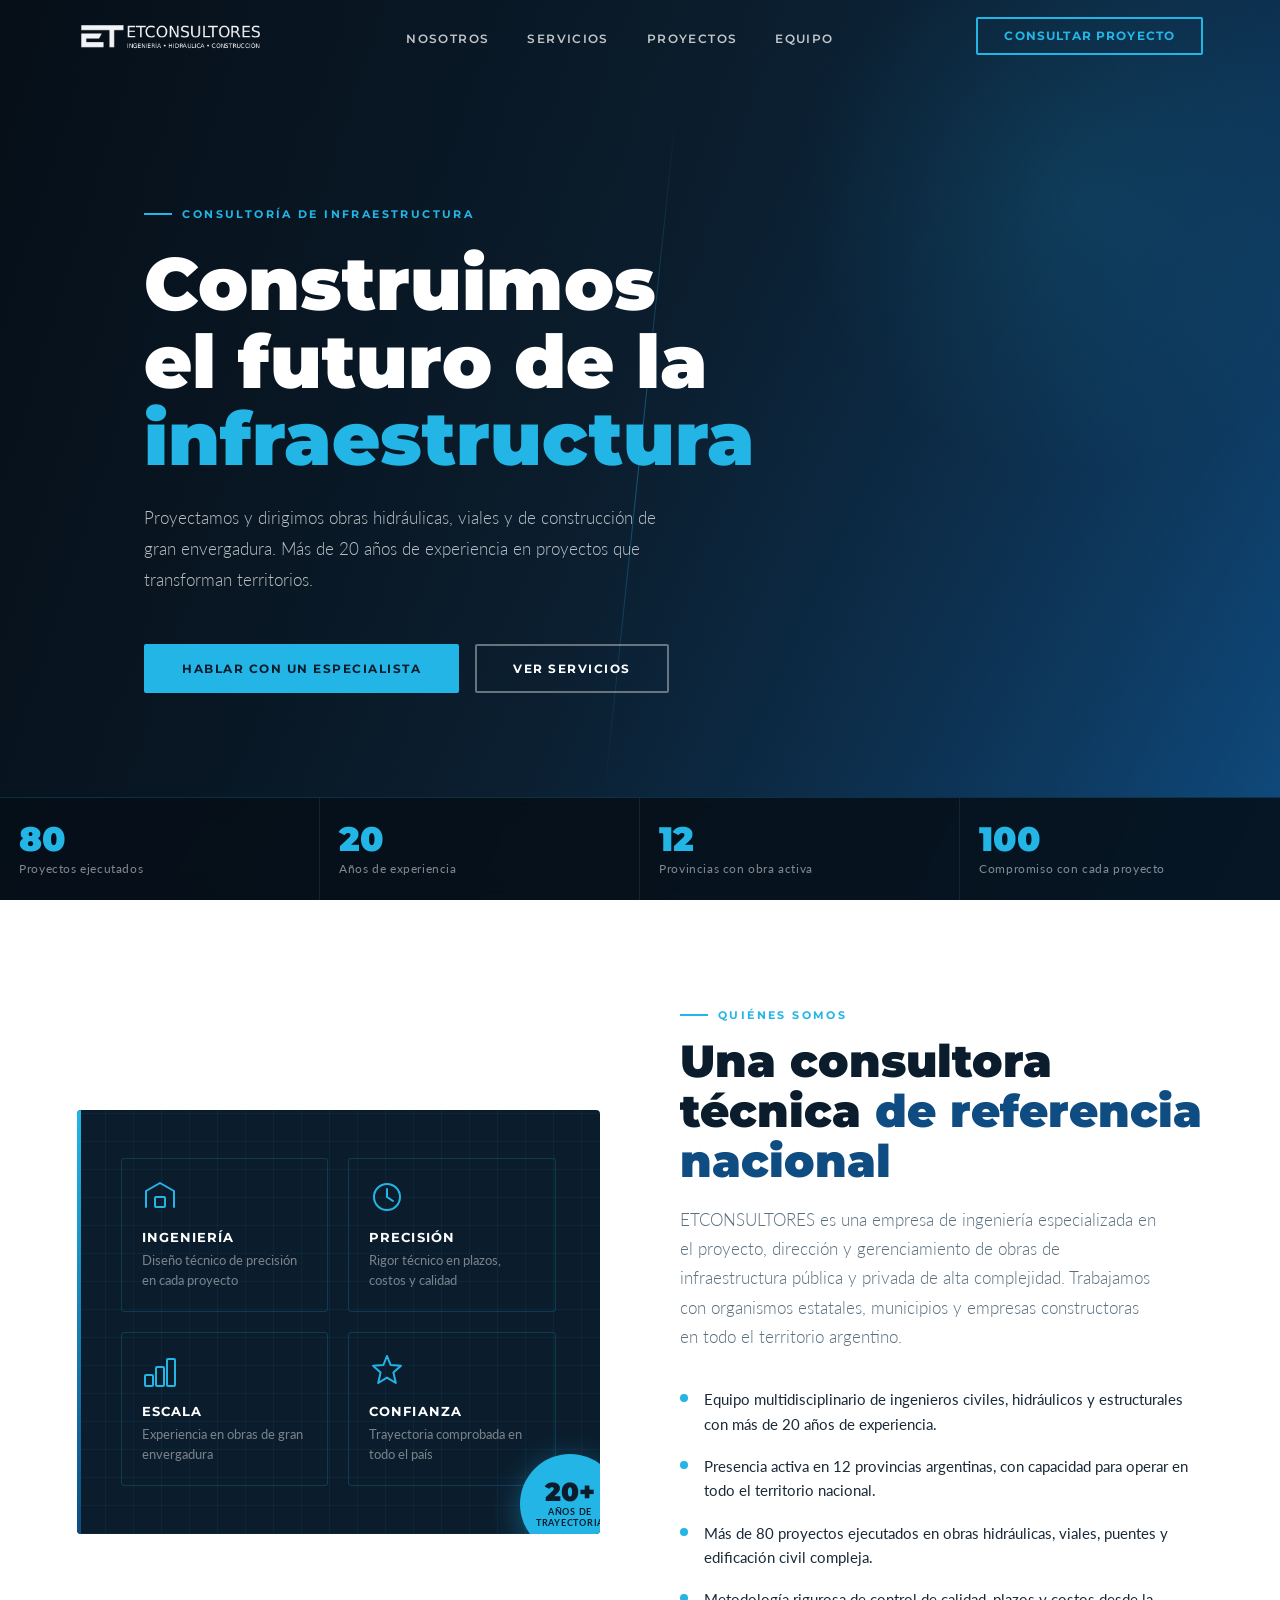
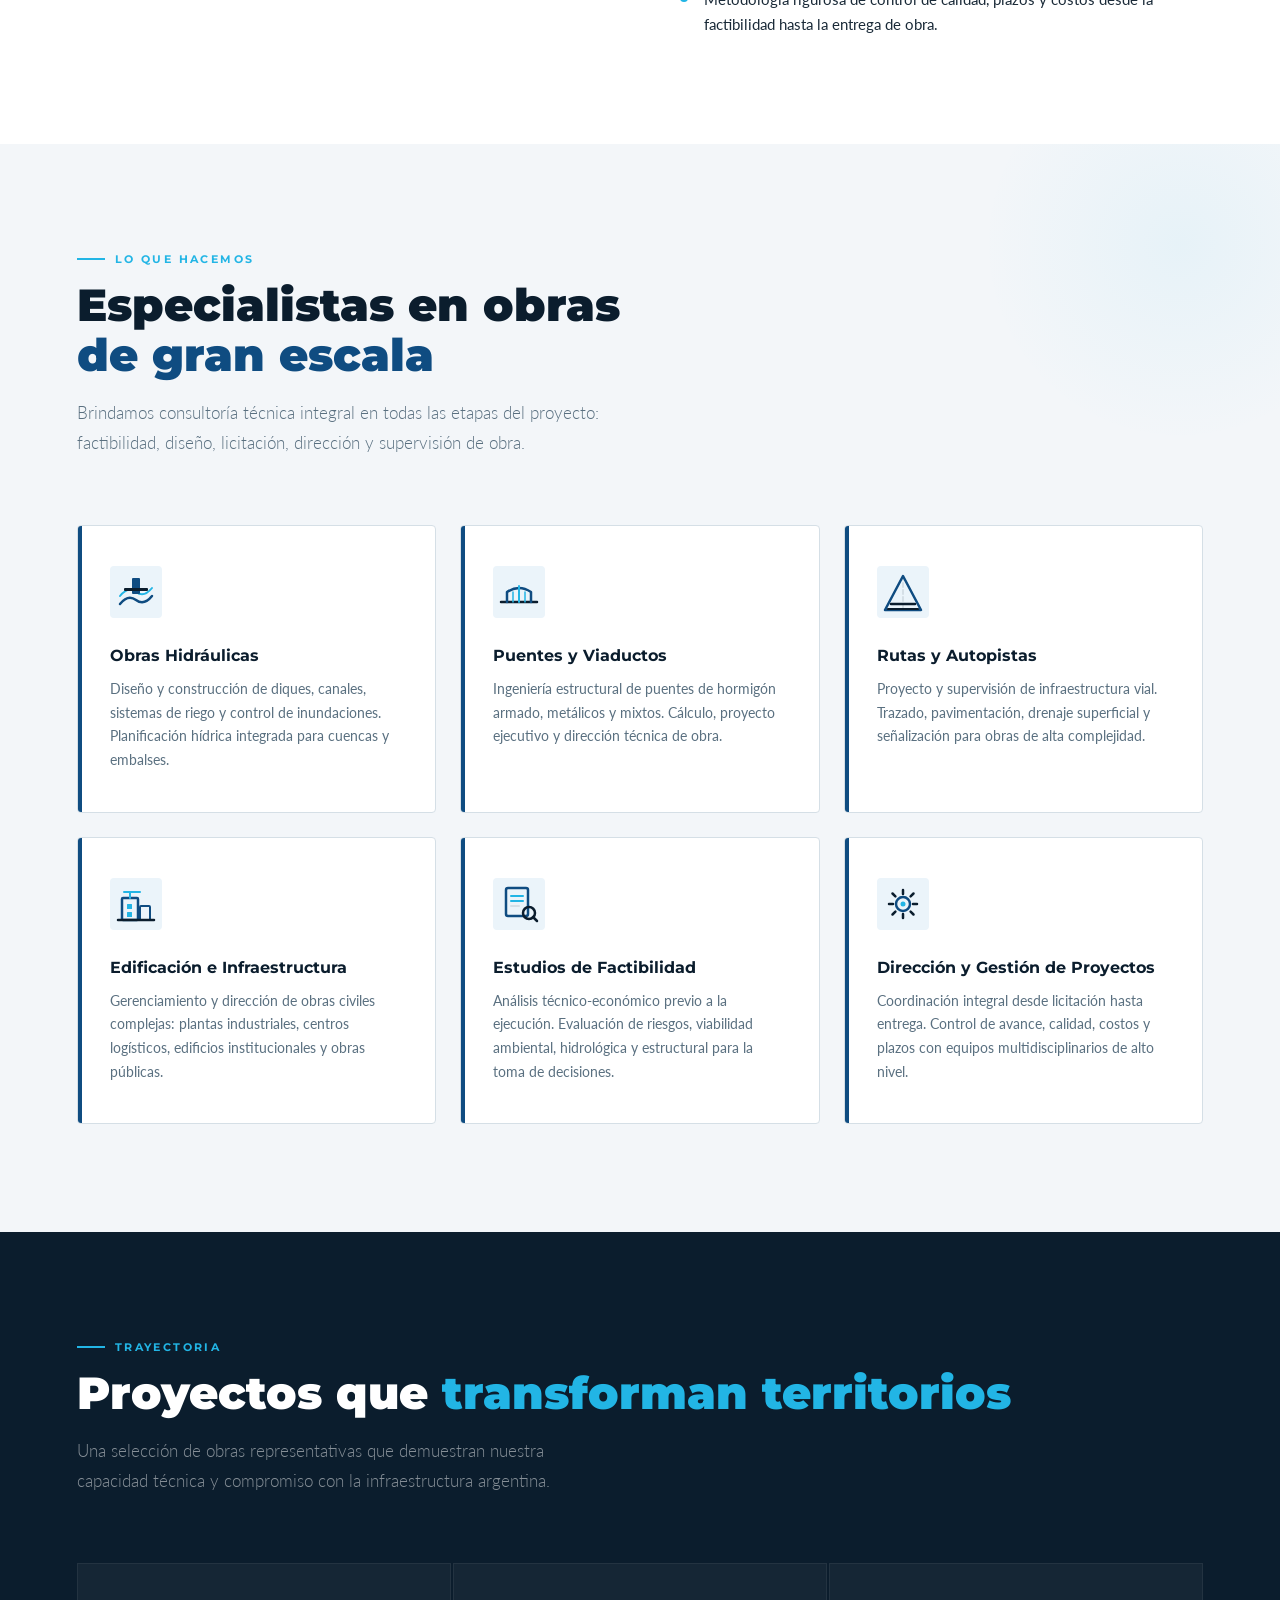
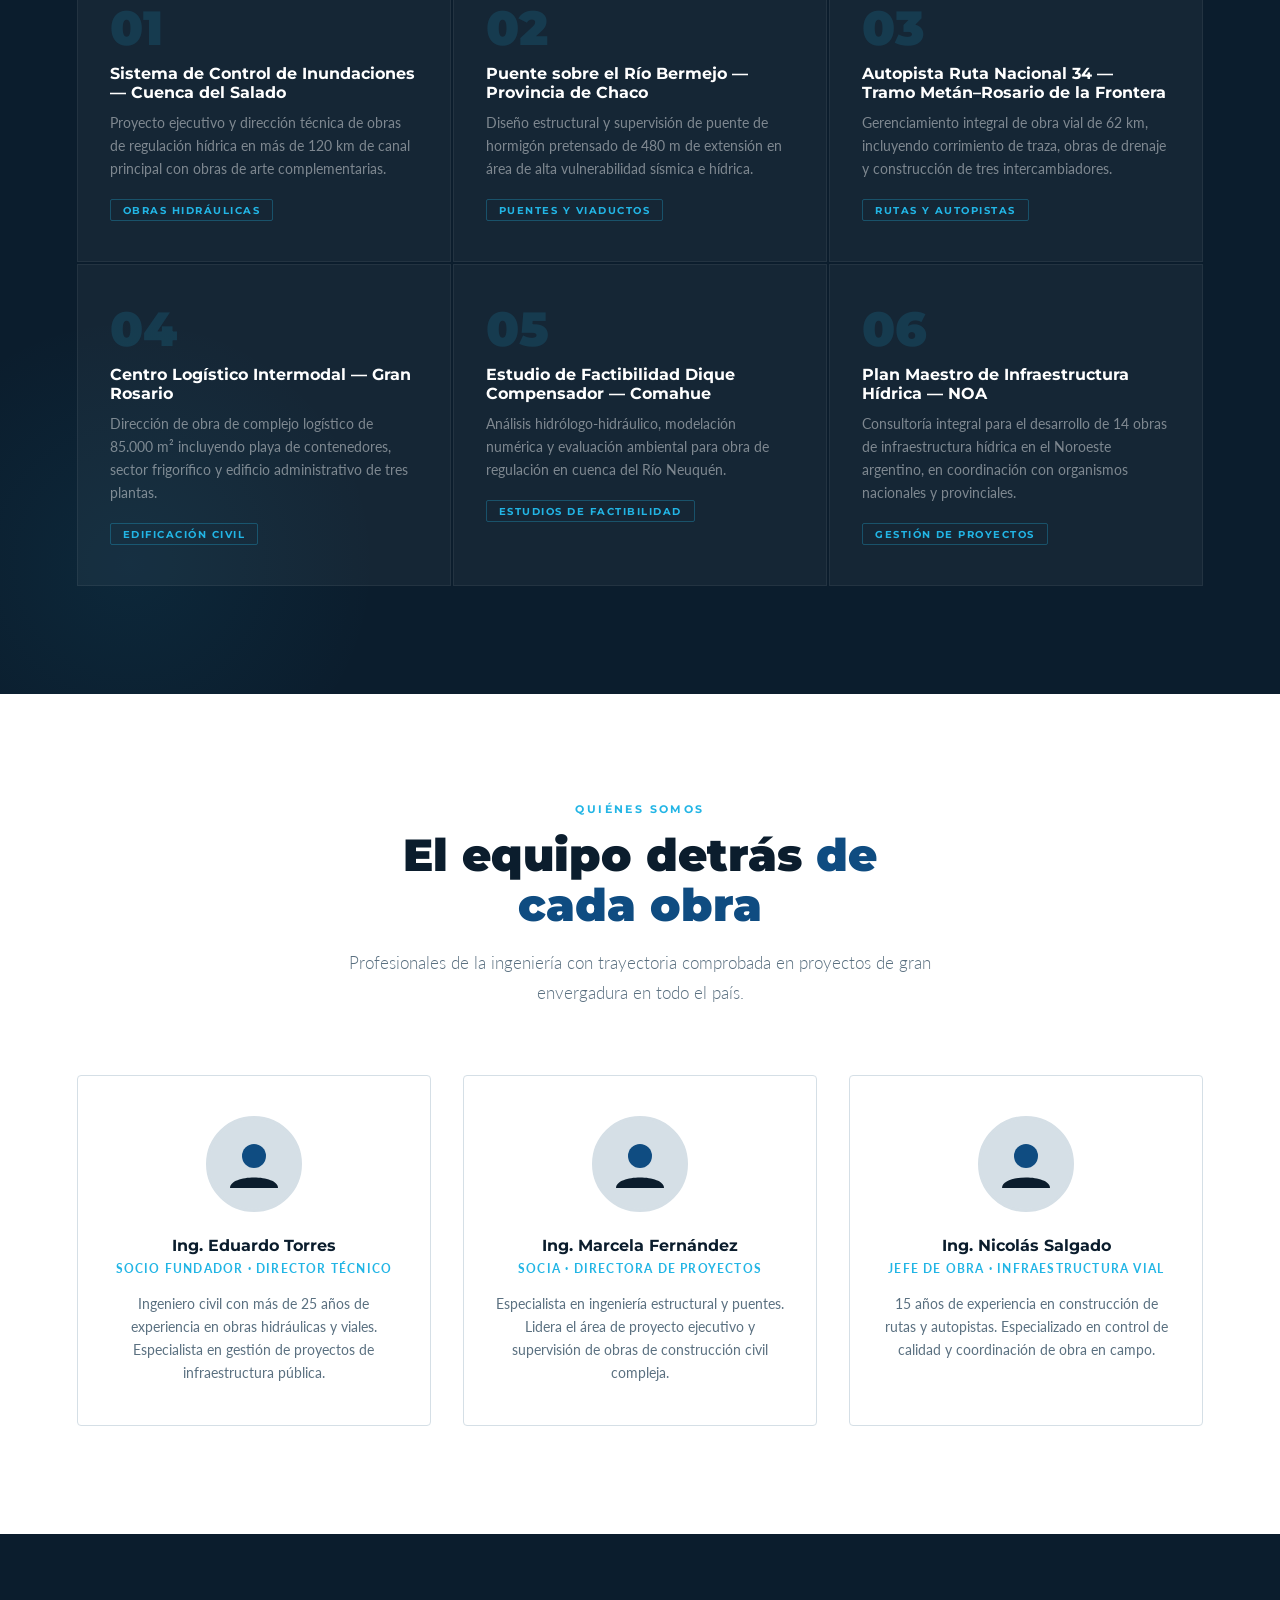
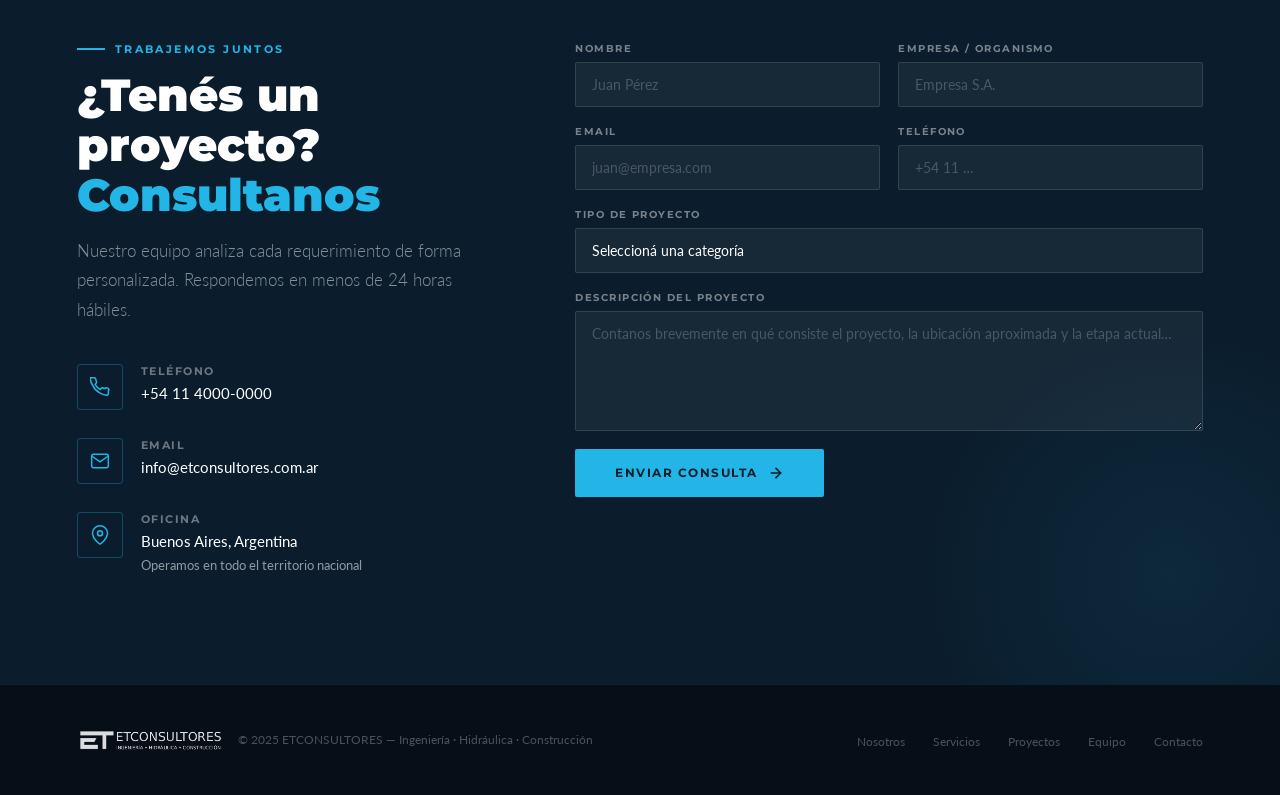
==== commit 6ad31df7: "Update logo image paths and add favicon" ====
--- a/index.html
+++ b/index.html
@@ -22,7 +22,7 @@
   <nav id="navbar" role="navigation" aria-label="Navegación principal">
     <a href="#hero" class="nav-logo">
       <!-- Usar et-logo-white.png si está disponible, sino et-logo.png -->
-      <img src="et-logo-white.png" alt="ETCONSULTORES — Ingeniería Hidráulica Construcción" />
+      <img src="/images/et-logo-white.png" alt="ETCONSULTORES — Ingeniería Hidráulica Construcción" />
     </a>
 
     <ul class="nav-links">
@@ -556,7 +556,7 @@
   ============================================================ -->
   <footer>
     <div class="footer-left">
-      <img src="et-logo-white.png" alt="ETCONSULTORES" />
+      <img src="/images/et-logo-white.png" alt="ETCONSULTORES" />
       <span class="footer-copy">© 2025 ETCONSULTORES — Ingeniería · Hidráulica · Construcción</span>
     </div>
     <ul class="footer-links">
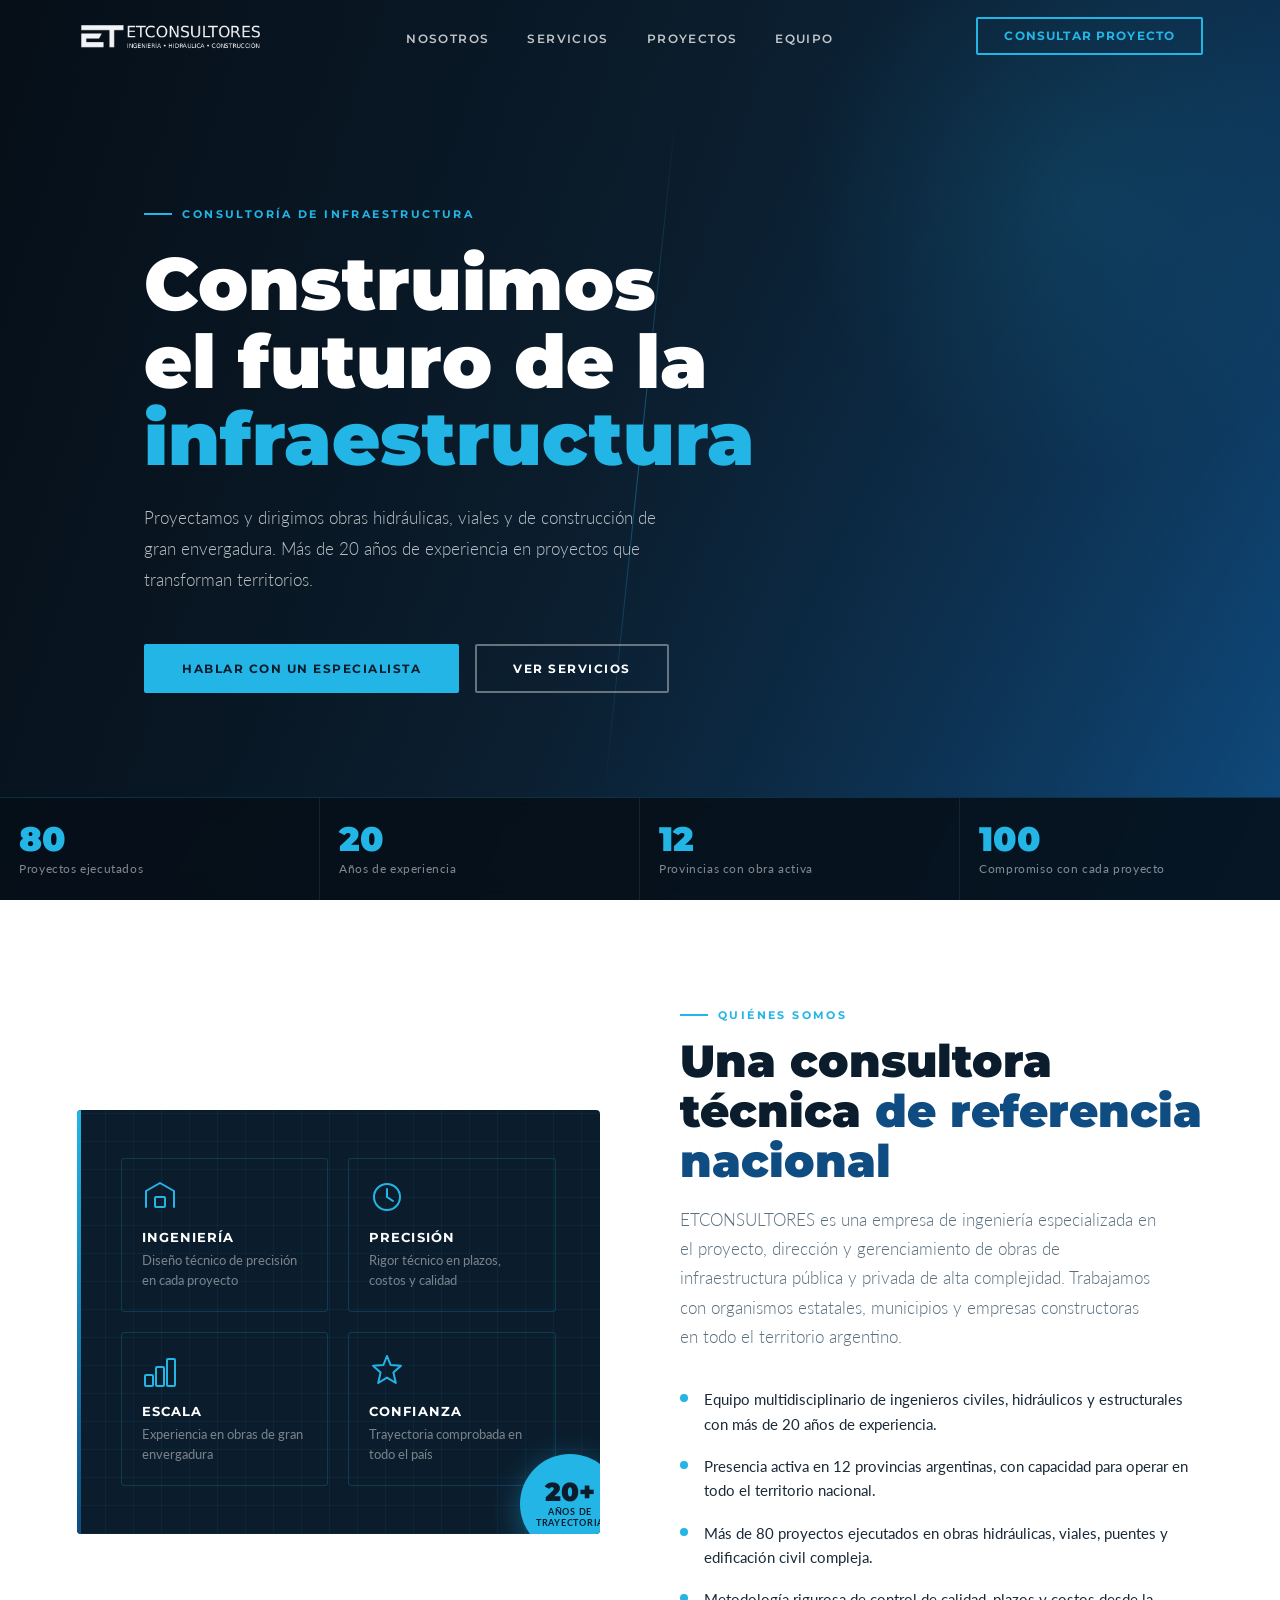
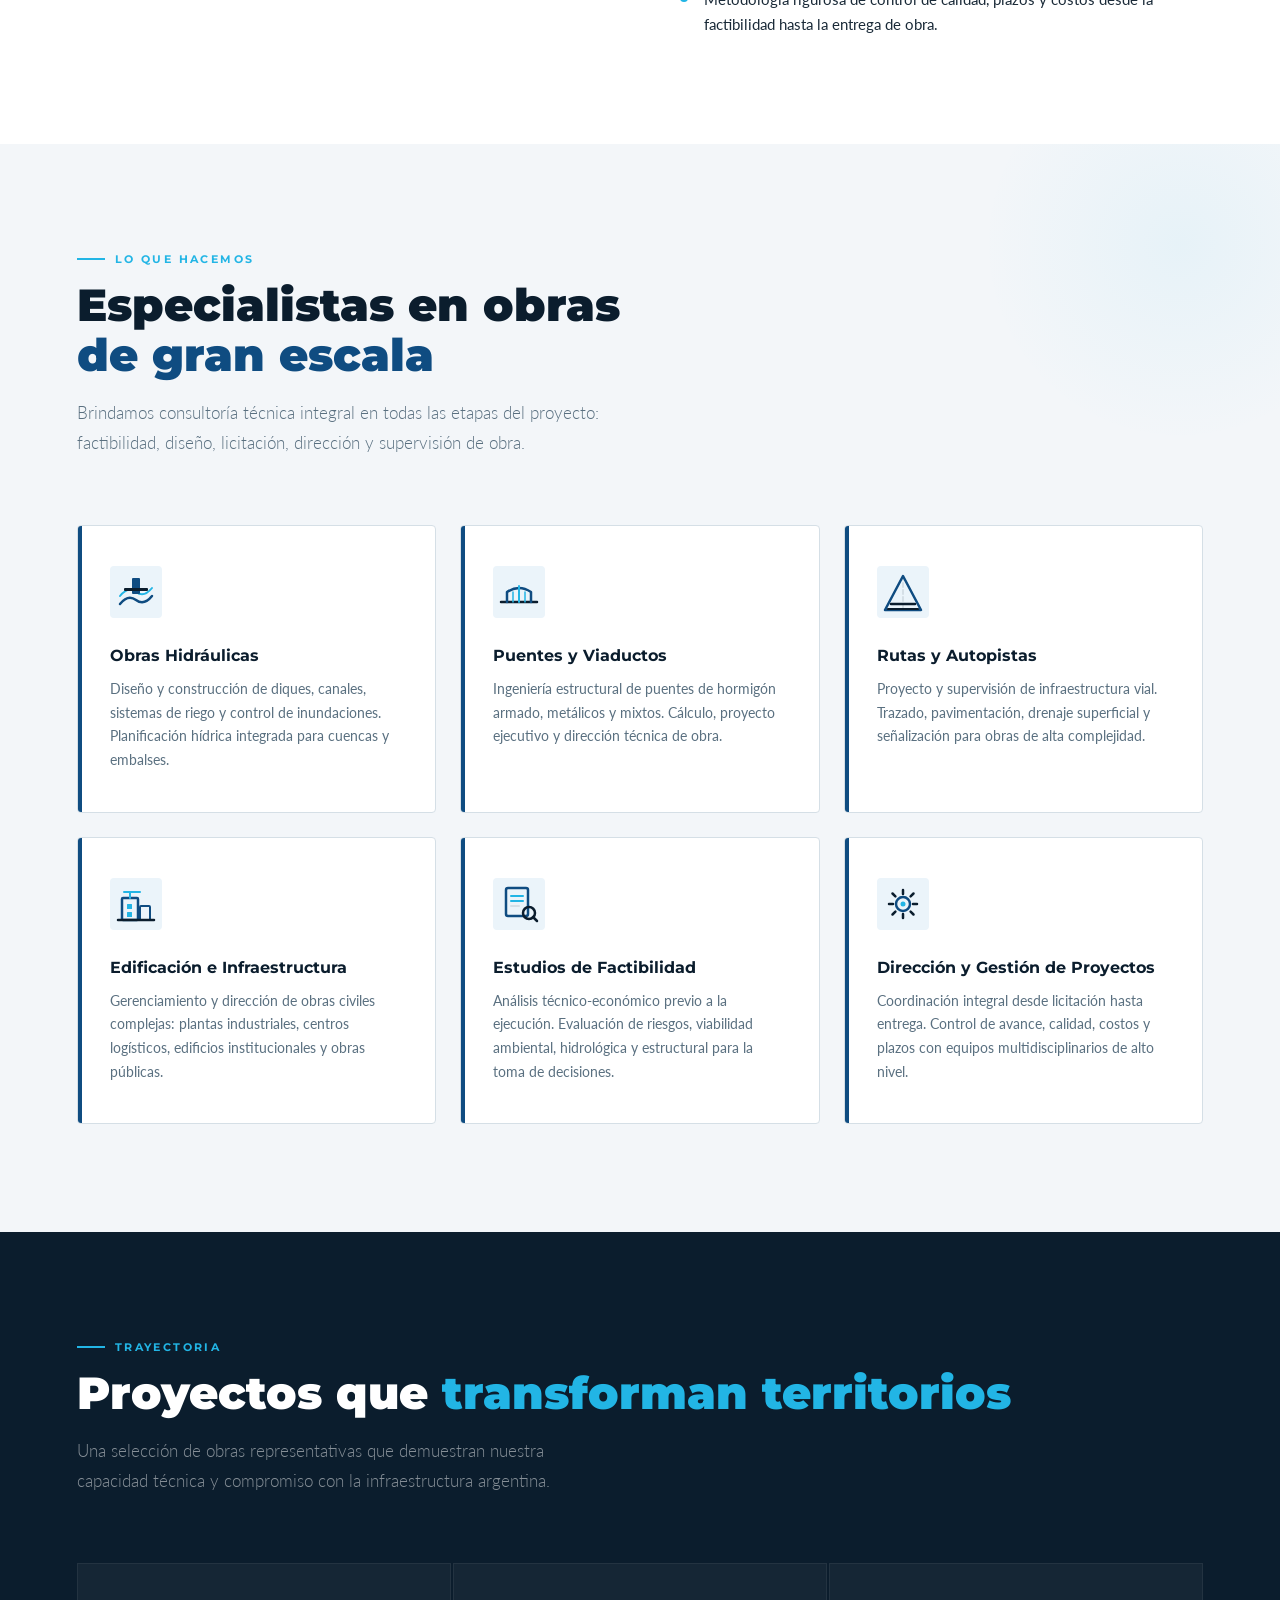
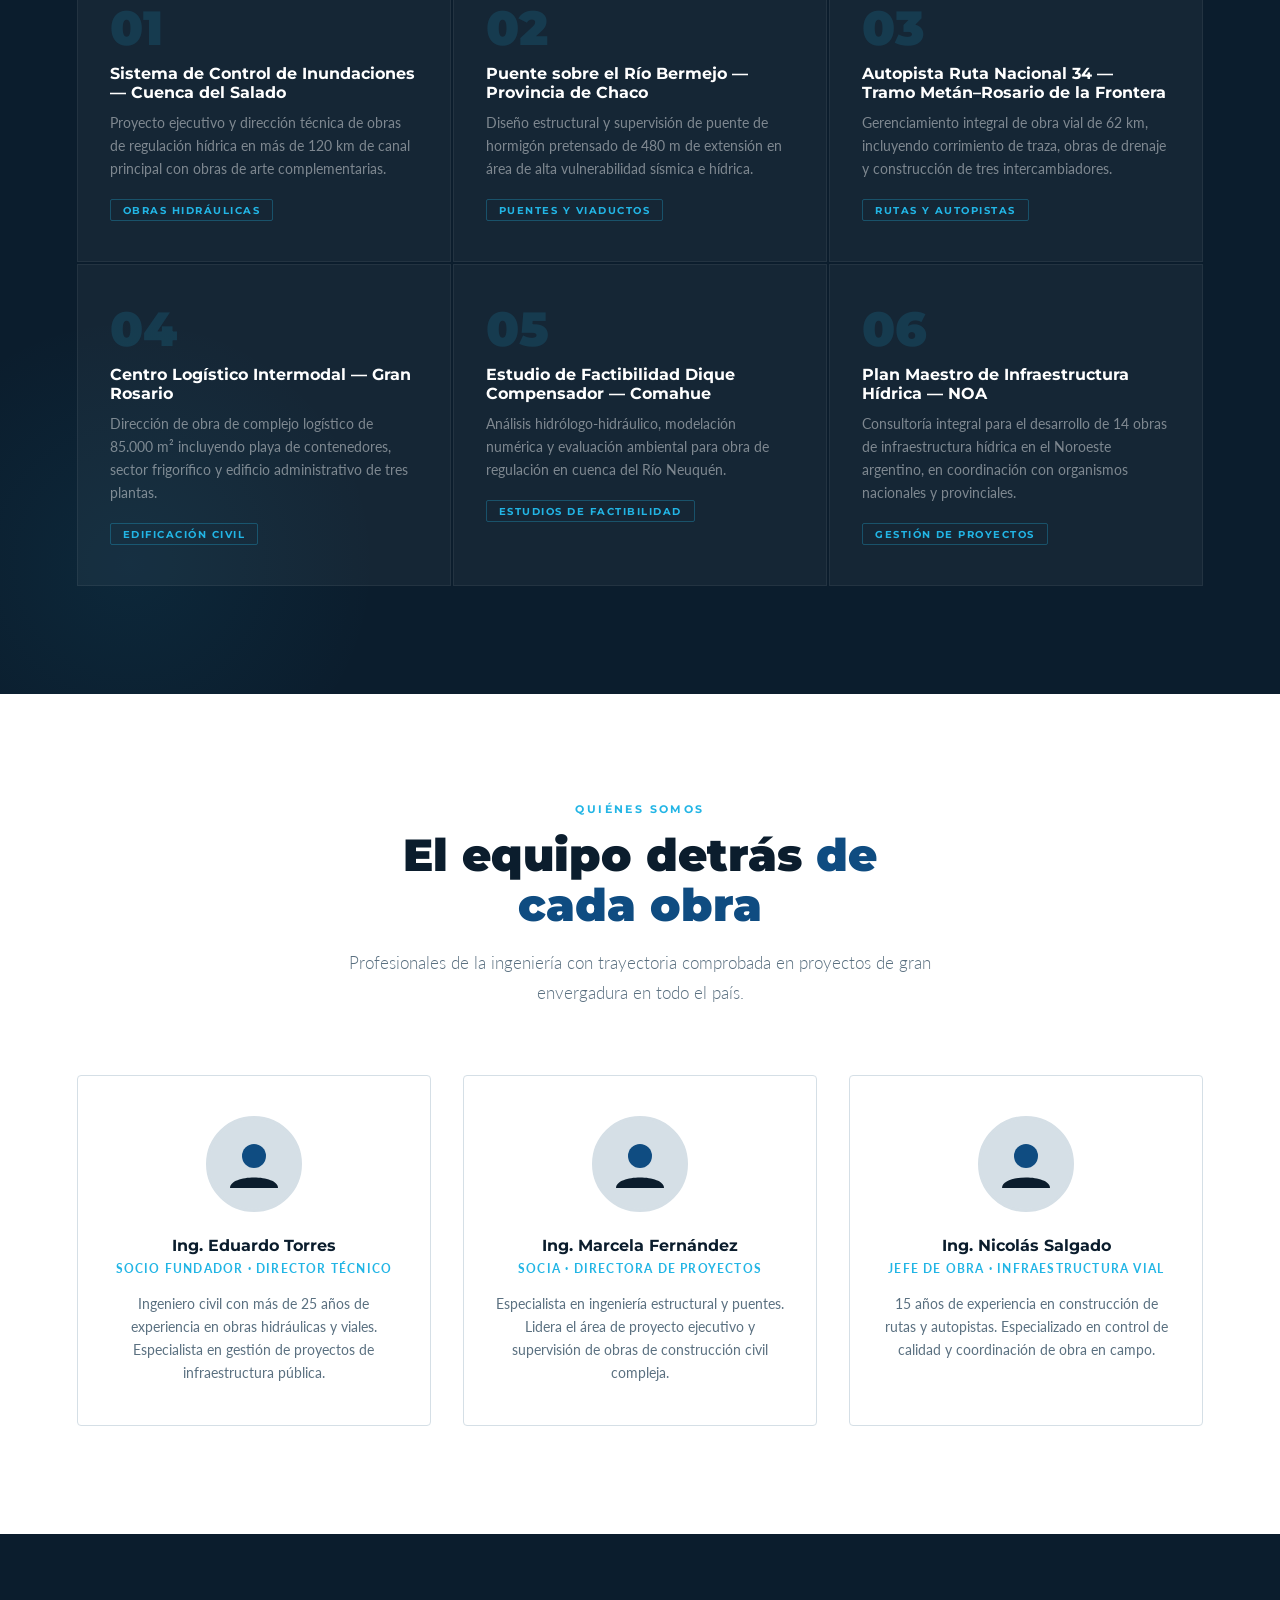
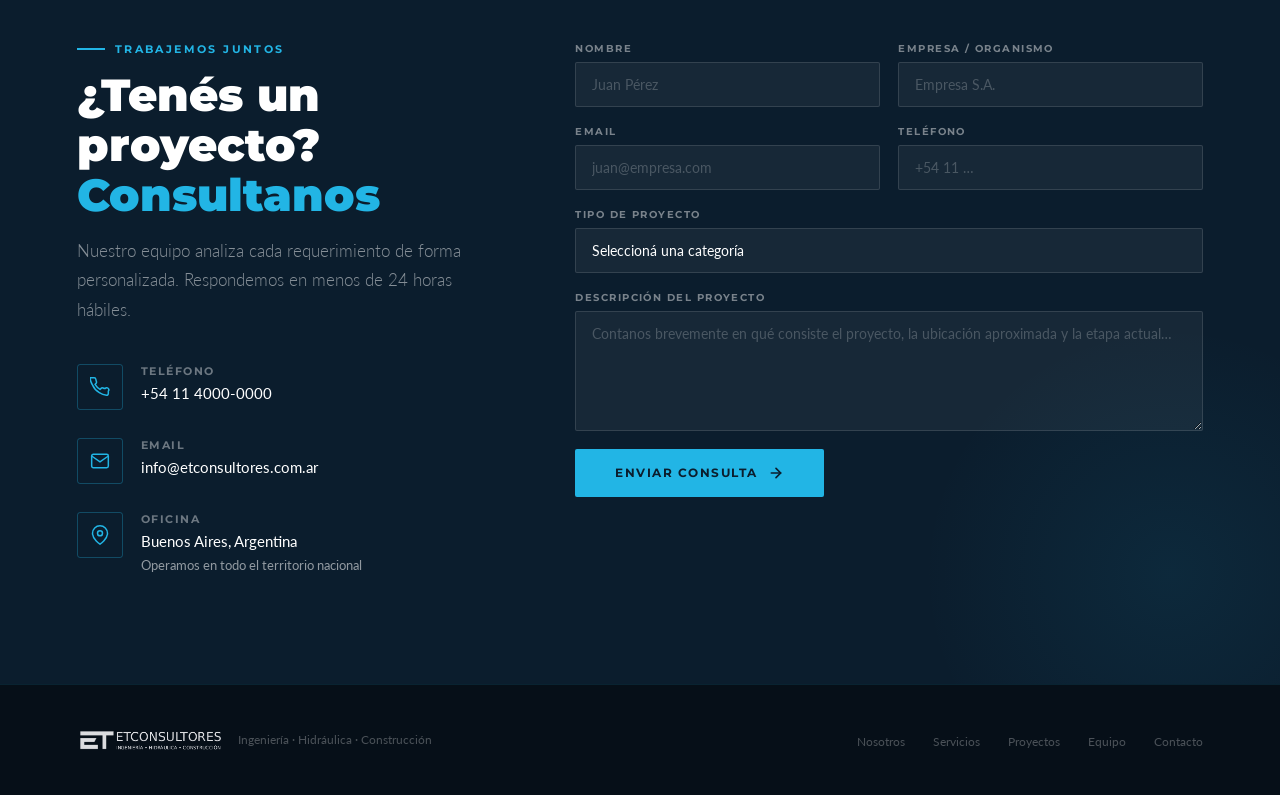
==== commit b5df54ee: "Add new logo images and update references in HTML" ====
--- a/index.html
+++ b/index.html
@@ -22,7 +22,7 @@
   <nav id="navbar" role="navigation" aria-label="Navegación principal">
     <a href="#hero" class="nav-logo">
       <!-- Usar et-logo-white.png si está disponible, sino et-logo.png -->
-      <img src="/images/et-logo-white.png" alt="ETCONSULTORES — Ingeniería Hidráulica Construcción" />
+      <img src="/images/etlogowhite.png" alt="ETCONSULTORES — Ingeniería Hidráulica Construcción" />
     </a>
 
     <ul class="nav-links">
@@ -556,8 +556,8 @@
   ============================================================ -->
   <footer>
     <div class="footer-left">
-      <img src="/images/et-logo-white.png" alt="ETCONSULTORES" />
-      <span class="footer-copy">© 2025 ETCONSULTORES — Ingeniería · Hidráulica · Construcción</span>
+      <img src="/images/etlogowhite.png" alt="ETCONSULTORES" />
+      <span class="footer-copy"> Ingeniería · Hidráulica · Construcción</span>
     </div>
     <ul class="footer-links">
       <li><a href="#nosotros">Nosotros</a></li>
